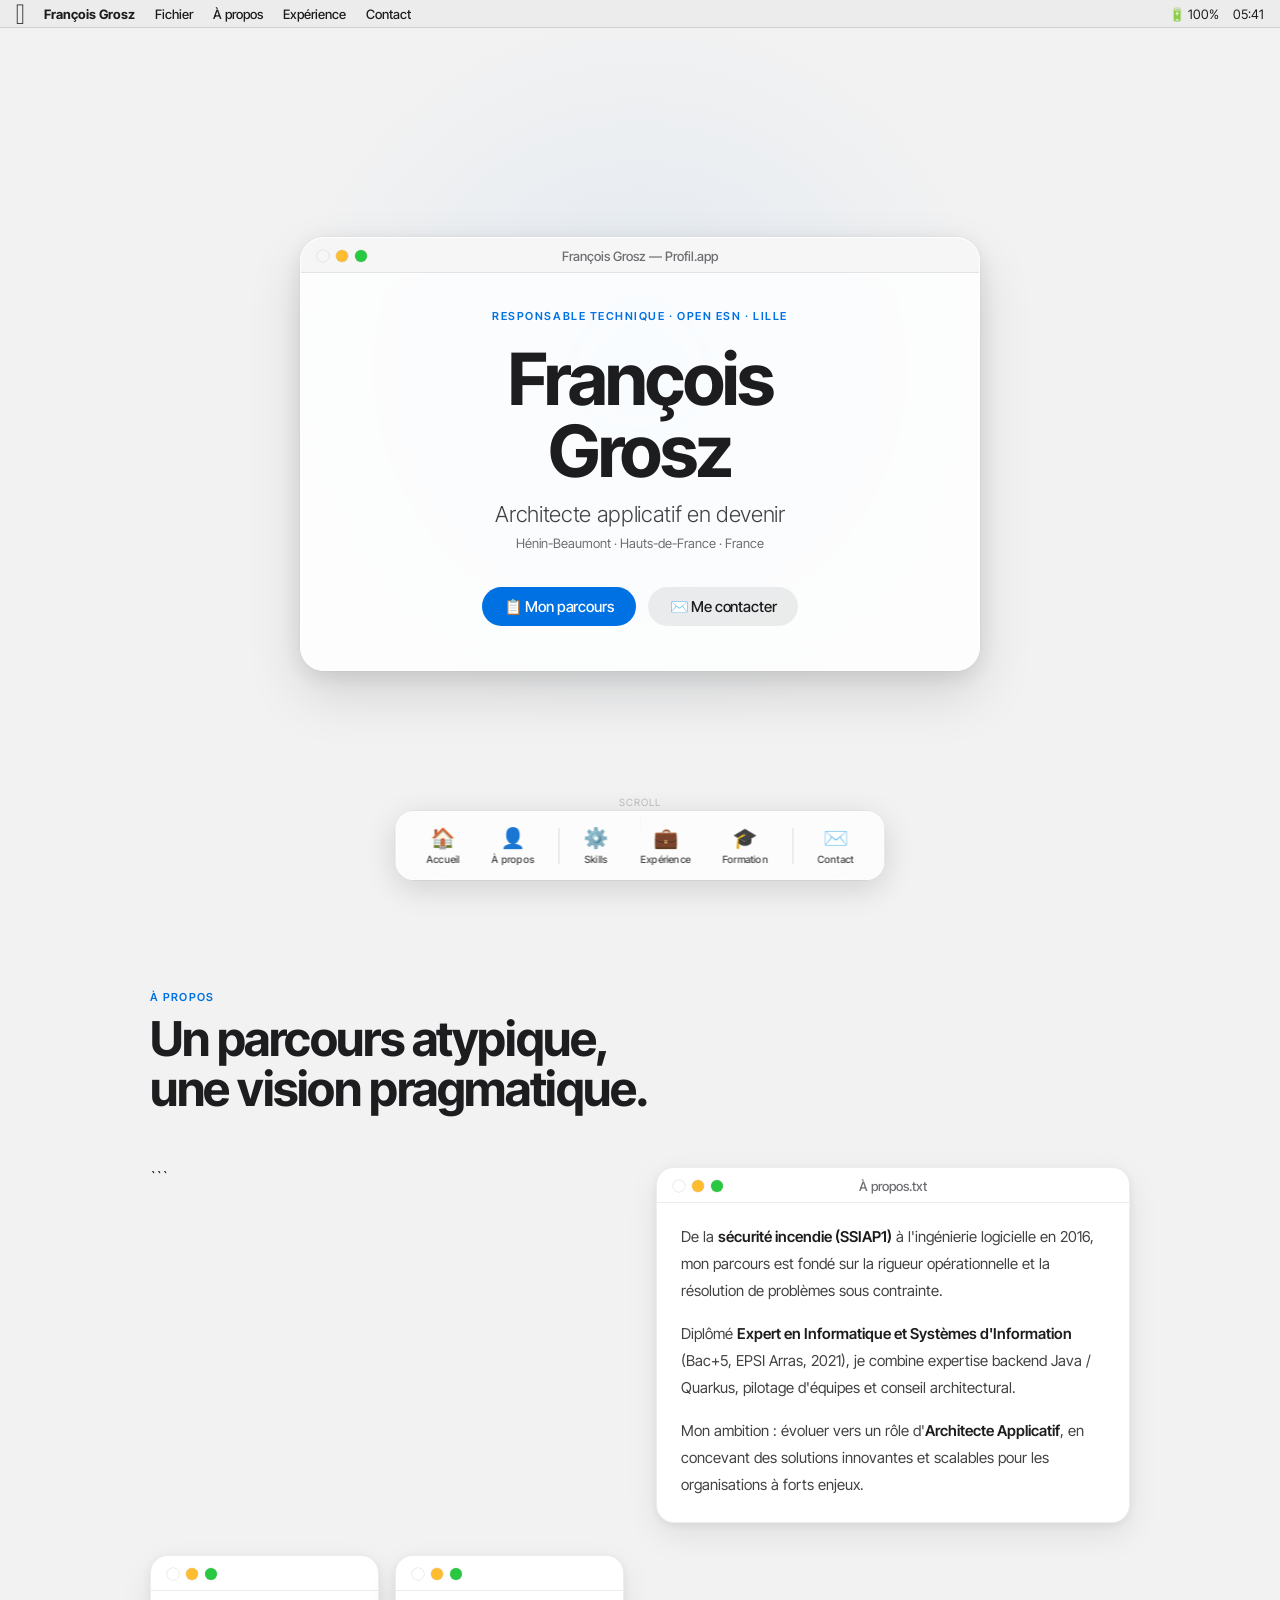
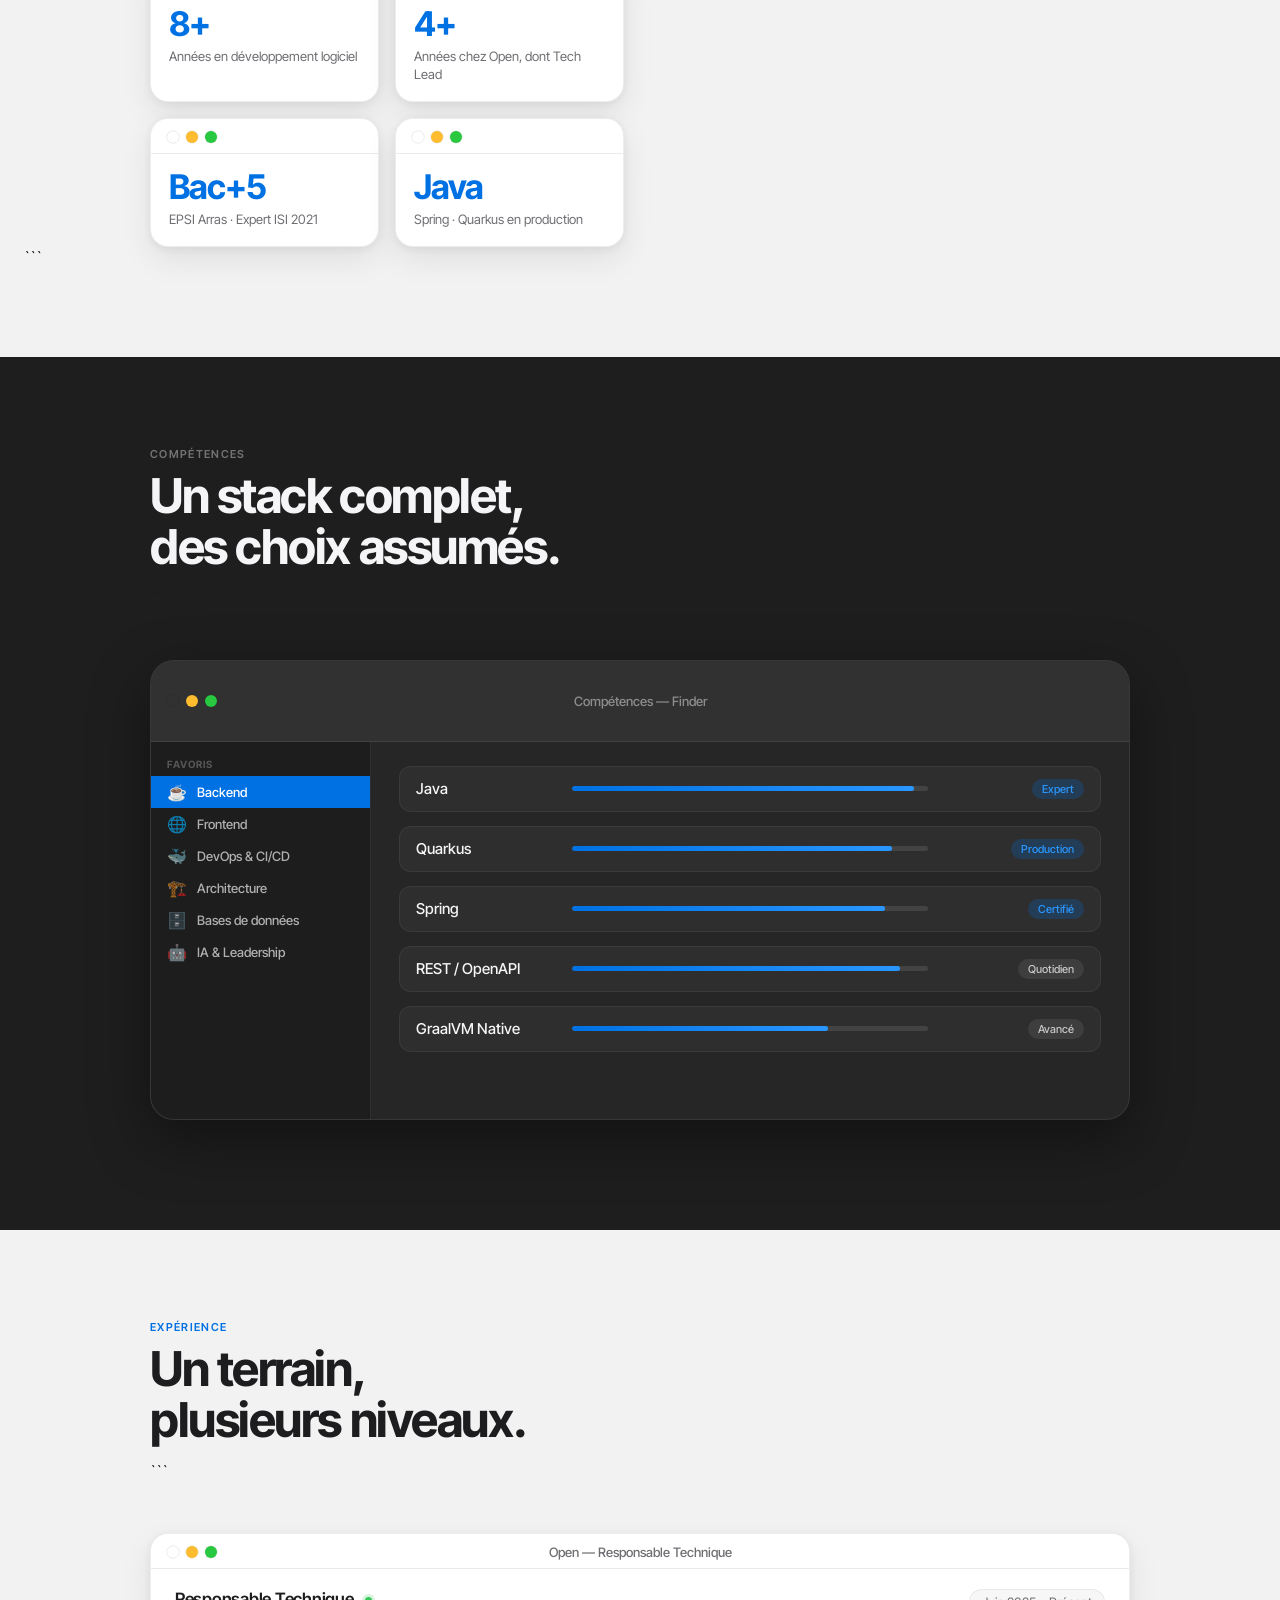
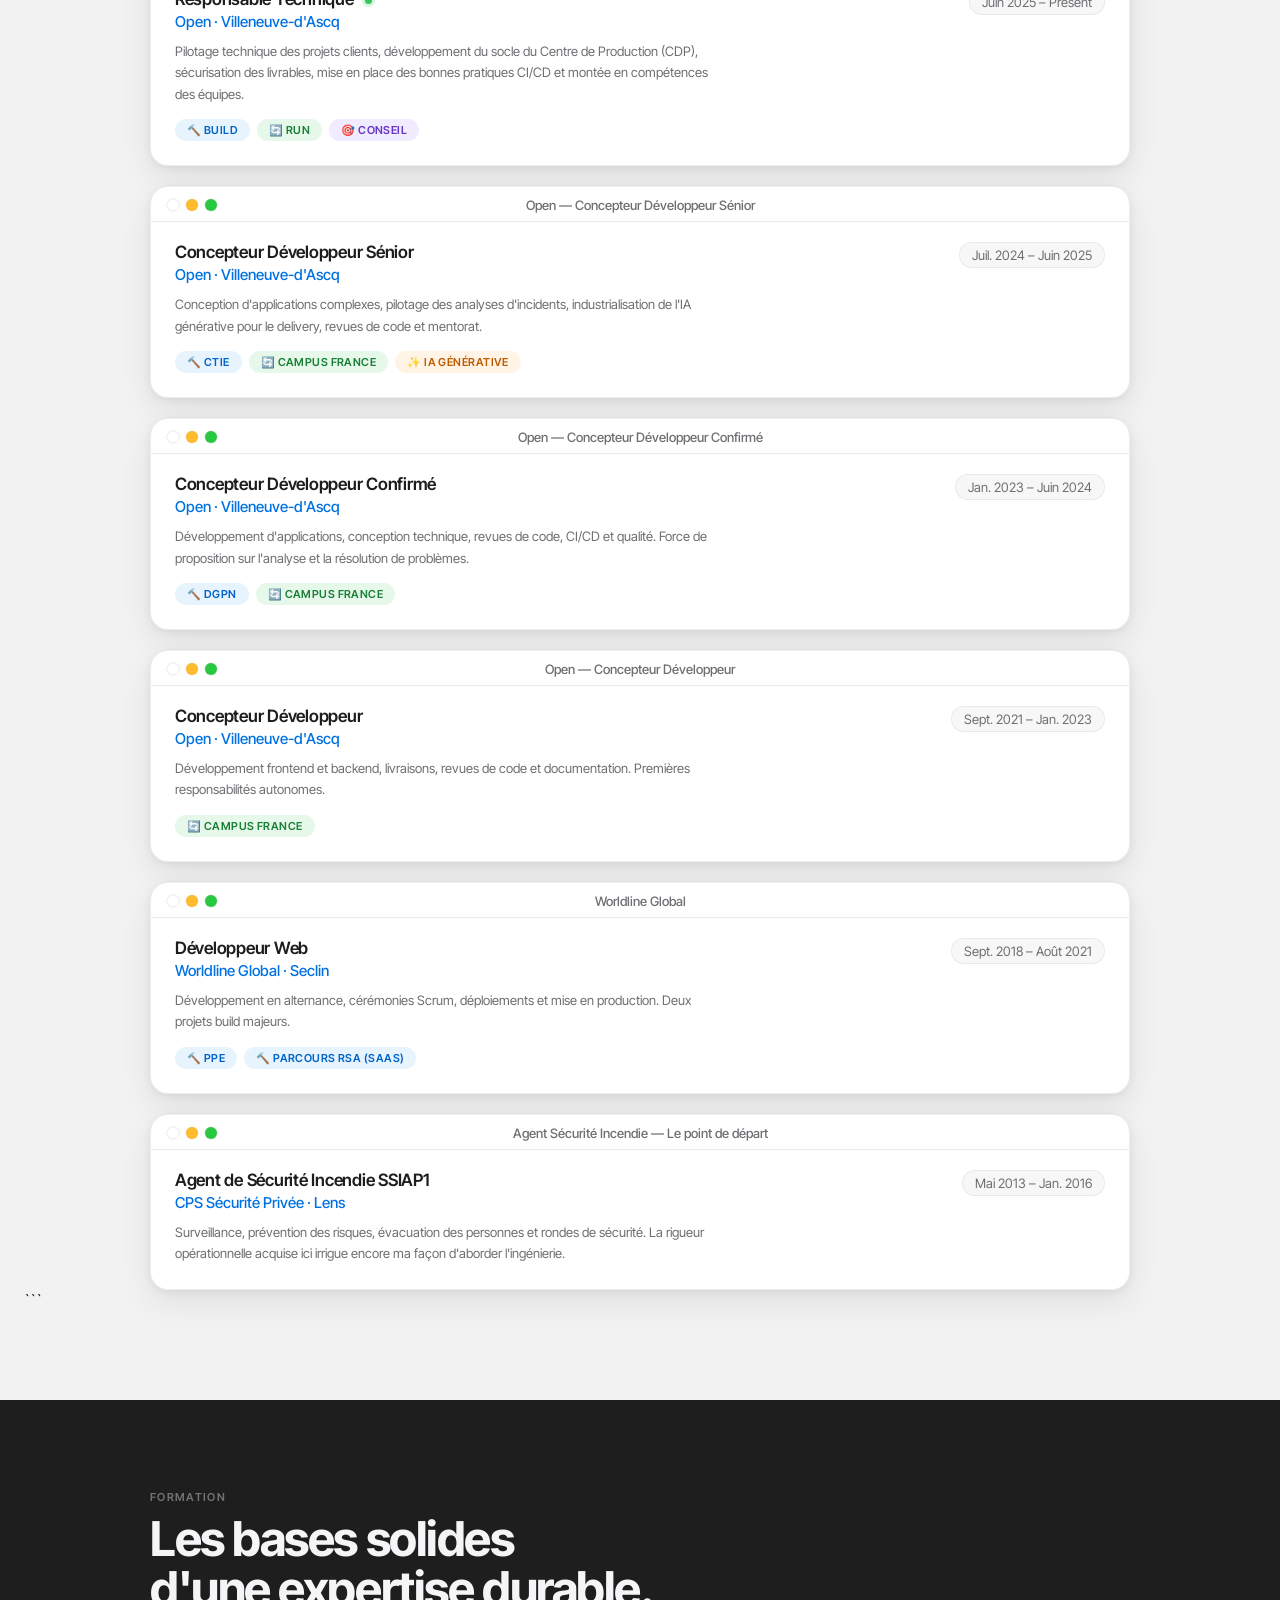
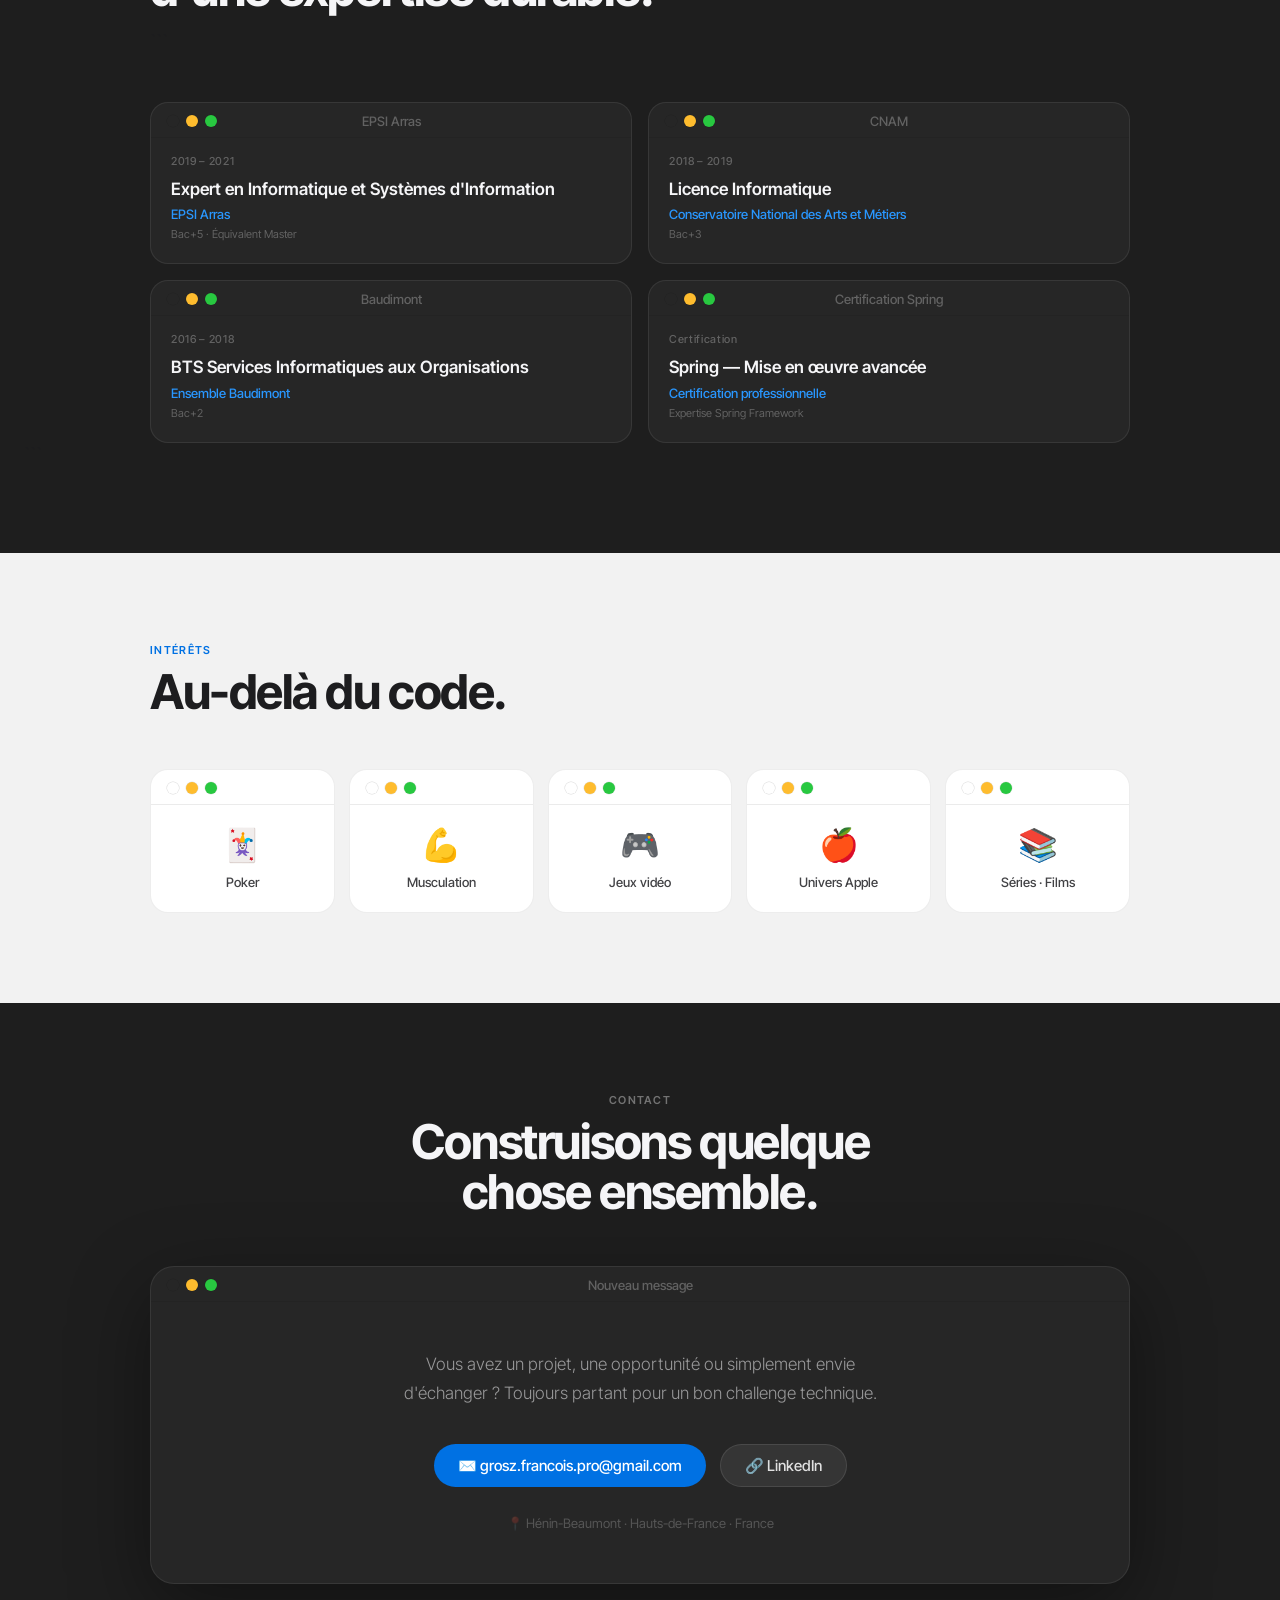
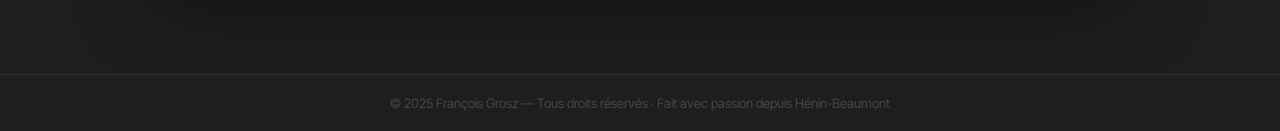
==== index.html @ e06b1eac "init" ====
<!DOCTYPE html>

<html lang="fr">
<head>
  <meta charset="UTF-8" />
  <meta name="viewport" content="width=device-width, initial-scale=1.0" />
  <title>François Grosz — Responsable Technique</title>
  <link rel="preconnect" href="https://fonts.googleapis.com" />
  <link rel="preconnect" href="https://fonts.gstatic.com" crossorigin />
  <link href="https://fonts.googleapis.com/css2?family=Inter+Tight:ital,wght@0,300;0,400;0,500;0,600;0,700;1,300;1,400&display=swap" rel="stylesheet" />
  <style>
    /* ─── TOKENS macOS ─────────────────────────────── */
    :root {
      /* Palette system macOS Sonoma */
      --macos-bg:          #f2f2f2;
      --macos-surface:     #ffffff;
      --macos-surface-2:   #f7f7f7;
      --macos-dark-bg:     #1e1e1e;
      --macos-dark-surface:#2c2c2e;
      --macos-dark-raised: #3a3a3c;
      --macos-separator:   rgba(0,0,0,0.08);
      --macos-separator-d: rgba(255,255,255,0.08);

```
  /* Traffic lights */
  --red:    #ff5f57;
  --red-h:  #ff3b30;
  --yellow: #febc2e;
  --yell-h: #ffcc00;
  --green:  #28c840;
  --green-h:#34c759;

  /* Accent */
  --accent:       #0071e3;
  --accent-light: #2997ff;
  --accent-glow:  rgba(0,113,227,0.18);

  /* Text scale macOS */
  --t-11: 11px;
  --t-13: 13px;
  --t-15: 15px;
  --t-17: 17px;
  --t-22: 22px;
  --t-28: 28px;
  --t-34: 34px;
  --t-48: 48px;
  --t-64: clamp(42px, 6vw, 72px);

  /* Misc */
  --radius-sm: 8px;
  --radius-md: 12px;
  --radius-lg: 18px;
  --radius-xl: 24px;
  --blur: blur(24px) saturate(180%);
  --shadow-card: 0 2px 8px rgba(0,0,0,0.06), 0 12px 32px rgba(0,0,0,0.08);
  --shadow-lift: 0 6px 24px rgba(0,0,0,0.10), 0 24px 56px rgba(0,0,0,0.12);
}

/* ─── RESET ─────────────────────────────────── */
*, *::before, *::after { box-sizing: border-box; margin: 0; padding: 0; }
html { scroll-behavior: smooth; }
body {
  font-family: 'Inter Tight', -apple-system, BlinkMacSystemFont, 'Helvetica Neue', sans-serif;
  background: var(--macos-bg);
  color: #1d1d1f;
  -webkit-font-smoothing: antialiased;
  overflow-x: hidden;
  cursor: default;
}

/* ─── MENUBAR ──────────────────────────────── */
.menubar {
  position: fixed;
  top: 0; left: 0; right: 0;
  z-index: 200;
  height: 28px;
  background: rgba(235,235,235,0.88);
  backdrop-filter: var(--blur);
  -webkit-backdrop-filter: var(--blur);
  border-bottom: 1px solid rgba(0,0,0,0.12);
  display: flex;
  align-items: center;
  padding: 0 16px;
  gap: 20px;
}

.menubar-apple {
  font-size: 16px;
  line-height: 1;
  color: #1d1d1f;
  cursor: pointer;
}

.menubar-item {
  font-size: var(--t-13);
  font-weight: 500;
  color: #1d1d1f;
  cursor: default;
}

.menubar-item.bold { font-weight: 700; }

.menubar-right {
  margin-left: auto;
  display: flex;
  align-items: center;
  gap: 14px;
}

.menubar-right span {
  font-size: var(--t-13);
  color: #1d1d1f;
}

/* ─── DOCK NAV ─────────────────────────────── */
.dock {
  position: fixed;
  bottom: 20px;
  left: 50%;
  transform: translateX(-50%);
  z-index: 200;
  display: flex;
  align-items: center;
  gap: 4px;
  background: rgba(255,255,255,0.72);
  backdrop-filter: var(--blur);
  -webkit-backdrop-filter: var(--blur);
  border: 1px solid rgba(255,255,255,0.6);
  border-radius: 18px;
  padding: 8px 16px;
  box-shadow: 0 8px 32px rgba(0,0,0,0.14), 0 0 0 0.5px rgba(0,0,0,0.08);
}

.dock-item {
  display: flex;
  flex-direction: column;
  align-items: center;
  gap: 3px;
  padding: 6px 14px;
  border-radius: var(--radius-md);
  text-decoration: none;
  transition: background 0.2s ease, transform 0.15s cubic-bezier(0.34,1.56,0.64,1);
  cursor: pointer;
}

.dock-item:hover {
  background: rgba(0,0,0,0.06);
  transform: translateY(-3px) scale(1.08);
}

.dock-item-icon { font-size: 20px; }
.dock-item-label {
  font-size: 10px;
  font-weight: 500;
  color: #424245;
  letter-spacing: 0.02em;
}

.dock-separator {
  width: 1px;
  height: 36px;
  background: rgba(0,0,0,0.12);
  margin: 0 6px;
}

/* ─── TRAFFIC LIGHTS MIXIN ─────────────────── */
.traffic-lights {
  display: flex;
  align-items: center;
  gap: 7px;
  padding: 12px 16px 10px;
  border-bottom: 1px solid var(--macos-separator);
}

.tl {
  width: 12px; height: 12px;
  border-radius: 50%;
  cursor: default;
  transition: filter 0.15s ease;
  position: relative;
}

.tl::after {
  content: '';
  position: absolute;
  inset: 0;
  border-radius: 50%;
  opacity: 0;
  transition: opacity 0.15s ease;
  font-size: 8px;
  display: flex;
  align-items: center;
  justify-content: center;
}

.tl-red    { background: var(--red);    box-shadow: 0 0 0 0.5px rgba(0,0,0,0.15); }
.tl-yellow { background: var(--yellow); box-shadow: 0 0 0 0.5px rgba(0,0,0,0.12); }
.tl-green  { background: var(--green);  box-shadow: 0 0 0 0.5px rgba(0,0,0,0.12); }

.mac-window:hover .tl-red    { background: var(--red-h); }
.mac-window:hover .tl-yellow { background: var(--yell-h); }
.mac-window:hover .tl-green  { background: var(--green-h); }

.window-title-bar {
  display: flex;
  align-items: center;
  position: relative;
}

.window-title {
  position: absolute;
  left: 50%;
  transform: translateX(-50%);
  font-size: var(--t-13);
  font-weight: 500;
  color: #6e6e73;
  white-space: nowrap;
  pointer-events: none;
}

/* ─── MAC WINDOW CARD ──────────────────────── */
.mac-window {
  background: var(--macos-surface);
  border-radius: var(--radius-lg);
  box-shadow: var(--shadow-card);
  border: 1px solid rgba(0,0,0,0.07);
  overflow: hidden;
  transition: box-shadow 0.3s ease, transform 0.3s cubic-bezier(0.25,0.1,0.25,1);
  cursor: default;
}

.mac-window:hover {
  box-shadow: var(--shadow-lift);
  transform: translateY(-4px);
}

.mac-window:active {
  transform: translateY(-2px) scale(0.995);
  transition-duration: 0.1s;
}

.mac-window-body { padding: 20px 24px 24px; }

/* ─── HERO ─────────────────────────────────── */
.hero {
  min-height: 100vh;
  display: flex;
  flex-direction: column;
  align-items: center;
  justify-content: center;
  text-align: center;
  padding: 80px 24px 100px;
  padding-top: calc(28px + 80px);
  background: var(--macos-bg);
  position: relative;
  overflow: hidden;
}

.hero::before {
  content: '';
  position: absolute;
  top: 50%; left: 50%;
  transform: translate(-50%, -60%);
  width: 800px; height: 800px;
  background: radial-gradient(ellipse, rgba(0,113,227,0.07) 0%, transparent 65%);
  pointer-events: none;
}

/* Fausse fenêtre Terminal hero */
.hero-terminal {
  width: min(680px, 90vw);
  background: rgba(255,255,255,0.82);
  backdrop-filter: var(--blur);
  -webkit-backdrop-filter: var(--blur);
  border-radius: var(--radius-xl);
  border: 1px solid rgba(255,255,255,0.7);
  box-shadow: var(--shadow-lift), 0 0 0 0.5px rgba(0,0,0,0.06);
  overflow: hidden;
  opacity: 0;
  animation: fadeUp 0.9s 0.3s cubic-bezier(0.16,1,0.3,1) forwards;
}

.hero-terminal .traffic-lights {
  background: rgba(246,246,246,0.9);
  border-bottom: 1px solid rgba(0,0,0,0.08);
}

.hero-content {
  padding: 36px 48px 44px;
}

.hero-eyebrow {
  font-size: var(--t-11);
  font-weight: 600;
  letter-spacing: 0.14em;
  text-transform: uppercase;
  color: var(--accent);
  margin-bottom: 20px;
}

.hero-name {
  font-size: var(--t-64);
  font-weight: 700;
  line-height: 1.0;
  letter-spacing: -0.035em;
  color: #1d1d1f;
  margin-bottom: 14px;
}

.hero-title {
  font-size: var(--t-22);
  font-weight: 300;
  color: #424245;
  letter-spacing: -0.015em;
  margin-bottom: 8px;
}

.hero-sub {
  font-size: var(--t-13);
  color: #6e6e73;
  margin-bottom: 36px;
}

.hero-buttons {
  display: flex;
  gap: 12px;
  justify-content: center;
  flex-wrap: wrap;
}

/* ─── BUTTONS ──────────────────────────────── */
.btn {
  display: inline-flex;
  align-items: center;
  gap: 7px;
  padding: 10px 22px;
  border-radius: 980px;
  font-size: var(--t-15);
  font-weight: 500;
  font-family: inherit;
  text-decoration: none;
  border: none;
  cursor: pointer;
  transition: transform 0.15s cubic-bezier(0.34,1.56,0.64,1), box-shadow 0.2s ease, background 0.2s ease;
  letter-spacing: -0.01em;
}

.btn:hover  { transform: scale(1.03); }
.btn:active { transform: scale(0.97); transition-duration: 0.08s; }

.btn-primary {
  background: var(--accent);
  color: #fff;
}
.btn-primary:hover {
  background: #0077ed;
  box-shadow: 0 6px 20px rgba(0,113,227,0.4);
}

.btn-secondary {
  background: rgba(0,0,0,0.07);
  color: #1d1d1f;
}
.btn-secondary:hover {
  background: rgba(0,0,0,0.11);
  box-shadow: 0 4px 12px rgba(0,0,0,0.08);
}

/* ─── SCROLL HINT ──────────────────────────── */
.scroll-hint {
  position: absolute;
  bottom: 40px; left: 50%;
  transform: translateX(-50%);
  display: flex;
  flex-direction: column;
  align-items: center;
  gap: 8px;
  opacity: 0;
  animation: fadeIn 1s 1.6s ease forwards;
}
.scroll-hint span { font-size: 10px; letter-spacing: 0.1em; text-transform: uppercase; color: #aeaeb2; }
.scroll-line {
  width: 1px; height: 44px;
  background: linear-gradient(to bottom, #aeaeb2, transparent);
  animation: scrollPulse 2s ease-in-out infinite;
}

/* ─── SECTIONS ─────────────────────────────── */
section { padding: 90px 24px; }

.container { max-width: 980px; margin: 0 auto; }

.section-label {
  font-size: var(--t-11);
  font-weight: 600;
  letter-spacing: 0.12em;
  text-transform: uppercase;
  color: var(--accent);
  margin-bottom: 10px;
}
.section-label.d { color: rgba(255,255,255,0.38); }

.section-title {
  font-size: var(--t-48);
  font-weight: 700;
  line-height: 1.05;
  letter-spacing: -0.03em;
  color: #1d1d1f;
  margin-bottom: 16px;
}
.section-title.d { color: #f5f5f7; }

.section-intro {
  font-size: var(--t-17);
  font-weight: 300;
  line-height: 1.7;
  color: #6e6e73;
}
.section-intro.d { color: rgba(245,245,247,0.55); }

/* ─── ABOUT ─────────────────────────────────── */
#about { background: var(--macos-bg); }

.about-grid {
  display: grid;
  grid-template-columns: 1fr 1fr;
  gap: 32px;
  margin-top: 52px;
  align-items: start;
}

.about-text-win .mac-window-body p {
  font-size: var(--t-15);
  line-height: 1.8;
  color: #424245;
  margin-bottom: 16px;
}
.about-text-win .mac-window-body p:last-child { margin-bottom: 0; }
.about-text-win .mac-window-body strong { color: #1d1d1f; font-weight: 600; }

.about-stats {
  display: grid;
  grid-template-columns: 1fr 1fr;
  gap: 16px;
}

.stat-win .mac-window-body {
  padding: 16px 18px 18px;
}

.stat-number {
  font-size: var(--t-34);
  font-weight: 700;
  letter-spacing: -0.03em;
  color: var(--accent);
  line-height: 1;
}
.stat-label {
  font-size: var(--t-13);
  color: #6e6e73;
  margin-top: 6px;
  line-height: 1.4;
}

/* ─── SKILLS (dark + Finder sidebar) ───────── */
#skills { background: var(--macos-dark-bg); }

.skills-finder {
  margin-top: 52px;
  background: rgba(255,255,255,0.04);
  border: 1px solid var(--macos-separator-d);
  border-radius: var(--radius-xl);
  overflow: hidden;
  display: grid;
  grid-template-columns: 220px 1fr;
  min-height: 460px;
  box-shadow: 0 20px 60px rgba(0,0,0,0.4);
}

/* Finder titlebar */
.finder-titlebar {
  grid-column: 1 / -1;
  display: flex;
  align-items: center;
  padding: 12px 16px;
  background: rgba(255,255,255,0.05);
  border-bottom: 1px solid var(--macos-separator-d);
  gap: 8px;
}

.finder-title {
  position: absolute;
  left: 50%; transform: translateX(-50%);
  font-size: var(--t-13);
  font-weight: 500;
  color: rgba(255,255,255,0.45);
  white-space: nowrap;
  pointer-events: none;
}

.finder-tl-wrap {
  display: flex; gap: 7px; align-items: center;
  position: relative;
}

/* Finder sidebar */
.finder-sidebar {
  background: rgba(0,0,0,0.25);
  border-right: 1px solid var(--macos-separator-d);
  padding: 16px 0;
}

.finder-sidebar-group { margin-bottom: 20px; }

.finder-sidebar-heading {
  font-size: 10px;
  font-weight: 700;
  letter-spacing: 0.1em;
  text-transform: uppercase;
  color: rgba(255,255,255,0.25);
  padding: 0 16px;
  margin-bottom: 6px;
}

.finder-sidebar-item {
  display: flex;
  align-items: center;
  gap: 10px;
  padding: 6px 16px;
  font-size: var(--t-13);
  font-weight: 500;
  color: rgba(255,255,255,0.65);
  cursor: pointer;
  border-radius: 0;
  transition: background 0.15s ease;
  user-select: none;
}

.finder-sidebar-item:hover { background: rgba(255,255,255,0.06); }

.finder-sidebar-item.active {
  background: var(--accent);
  color: #fff;
}

.finder-sidebar-item-icon { font-size: 16px; width: 20px; text-align: center; }

/* Finder content */
.finder-content {
  padding: 24px 28px;
  display: flex;
  flex-direction: column;
  gap: 8px;
}

.skills-panel { display: none; flex-direction: column; gap: 14px; }
.skills-panel.active { display: flex; }

.skill-row {
  display: flex;
  align-items: center;
  gap: 16px;
  padding: 12px 16px;
  border-radius: var(--radius-md);
  background: rgba(255,255,255,0.04);
  border: 1px solid rgba(255,255,255,0.06);
  transition: background 0.2s ease;
}

.skill-row:hover { background: rgba(255,255,255,0.08); }

.skill-row-name {
  font-size: var(--t-15);
  font-weight: 500;
  color: #f5f5f7;
  width: 140px;
  flex-shrink: 0;
}

.skill-bar-track {
  flex: 1;
  height: 5px;
  background: rgba(255,255,255,0.1);
  border-radius: 999px;
  overflow: hidden;
}

.skill-bar-fill {
  height: 100%;
  border-radius: 999px;
  background: linear-gradient(90deg, var(--accent), var(--accent-light));
  width: 0;
  transition: width 1.2s cubic-bezier(0.16,1,0.3,1);
}

.skill-bar-fill.animated { width: var(--target-width); }

.skill-row-tags {
  display: flex;
  gap: 6px;
  flex-wrap: wrap;
  justify-content: flex-end;
  min-width: 140px;
}

.stag {
  font-size: 11px;
  font-weight: 500;
  padding: 3px 10px;
  border-radius: 980px;
  background: rgba(255,255,255,0.08);
  color: rgba(255,255,255,0.7);
}
.stag.a {
  background: rgba(0,113,227,0.22);
  color: var(--accent-light);
}

/* ─── EXPERIENCE ─────────────────────────────── */
#experience { background: var(--macos-bg); }

.exp-list {
  display: flex;
  flex-direction: column;
  gap: 20px;
  margin-top: 52px;
}

.exp-win { opacity: 0; transform: translateY(18px); transition: opacity 0.55s ease, transform 0.55s cubic-bezier(0.16,1,0.3,1); }
.exp-win.visible { opacity: 1; transform: translateY(0); }

.exp-win .mac-window-body { display: grid; grid-template-columns: 1fr auto; gap: 20px; align-items: start; }

.exp-role {
  font-size: var(--t-17);
  font-weight: 600;
  color: #1d1d1f;
  letter-spacing: -0.015em;
}

.exp-company {
  font-size: var(--t-15);
  font-weight: 500;
  color: var(--accent);
  margin-top: 3px;
}

.exp-desc {
  font-size: var(--t-13);
  color: #6e6e73;
  line-height: 1.65;
  margin-top: 10px;
  max-width: 540px;
}

.exp-missions {
  display: flex;
  flex-wrap: wrap;
  gap: 7px;
  margin-top: 14px;
}

.mission-pill {
  display: inline-flex;
  align-items: center;
  gap: 5px;
  font-size: var(--t-11);
  font-weight: 600;
  padding: 4px 12px;
  border-radius: 980px;
  letter-spacing: 0.04em;
  text-transform: uppercase;
}

.pill-build  { background: #e8f4fd; color: #0064c8; }
.pill-run    { background: #e6f8ea; color: #1a7f37; }
.pill-innov  { background: #fff4e6; color: #c05c00; }
.pill-conseil{ background: #f0ebff; color: #6637c5; }

.exp-meta { text-align: right; }

.exp-date {
  font-size: var(--t-13);
  color: #6e6e73;
  background: var(--macos-surface-2);
  padding: 4px 12px;
  border-radius: 980px;
  border: 1px solid rgba(0,0,0,0.06);
  white-space: nowrap;
}

.exp-current-dot {
  display: inline-block;
  width: 7px; height: 7px;
  border-radius: 50%;
  background: var(--green-h);
  box-shadow: 0 0 0 3px rgba(52,199,89,0.2);
  margin-left: 8px;
  vertical-align: middle;
}

/* ─── EDUCATION (dark) ───────────────────────── */
#education { background: var(--macos-dark-bg); }

.edu-grid {
  display: grid;
  grid-template-columns: repeat(2, 1fr);
  gap: 16px;
  margin-top: 52px;
}

.edu-win {
  background: rgba(255,255,255,0.04);
  border: 1px solid var(--macos-separator-d);
  border-radius: var(--radius-lg);
  overflow: hidden;
  transition: background 0.2s ease, transform 0.3s cubic-bezier(0.25,0.1,0.25,1), box-shadow 0.3s ease;
}

.edu-win:hover {
  background: rgba(255,255,255,0.07);
  transform: translateY(-3px);
  box-shadow: 0 12px 40px rgba(0,0,0,0.3);
}

.edu-win:active { transform: scale(0.98); }

.edu-win .mac-window-body { padding: 16px 20px 22px; }

.edu-year {
  font-size: var(--t-11);
  font-weight: 500;
  letter-spacing: 0.06em;
  color: rgba(255,255,255,0.28);
  margin-bottom: 10px;
}

.edu-degree {
  font-size: var(--t-17);
  font-weight: 600;
  color: #f5f5f7;
  line-height: 1.3;
  margin-bottom: 6px;
}

.edu-school {
  font-size: var(--t-13);
  font-weight: 500;
  color: var(--accent-light);
}

.edu-level {
  font-size: var(--t-11);
  color: rgba(255,255,255,0.28);
  margin-top: 5px;
}

/* ─── INTERESTS ──────────────────────────────── */
#interests { background: var(--macos-bg); }

.interests-grid {
  display: grid;
  grid-template-columns: repeat(5, 1fr);
  gap: 14px;
  margin-top: 52px;
}

.interest-win {
  background: var(--macos-surface);
  border: 1px solid rgba(0,0,0,0.07);
  border-radius: var(--radius-lg);
  overflow: hidden;
  text-align: center;
  transition: transform 0.3s cubic-bezier(0.34,1.56,0.64,1), box-shadow 0.3s ease;
}

.interest-win:hover {
  transform: translateY(-6px) scale(1.03);
  box-shadow: var(--shadow-lift);
}

.interest-win:active { transform: scale(0.97); }

.interest-win .mac-window-body { padding: 20px 12px 22px; }
.interest-icon { font-size: 32px; margin-bottom: 10px; }
.interest-label { font-size: var(--t-13); font-weight: 500; color: #424245; }

/* ─── CONTACT ────────────────────────────────── */
#contact {
  background: var(--macos-dark-bg);
  text-align: center;
}

.contact-win {
  margin-top: 48px;
  background: rgba(255,255,255,0.04);
  border: 1px solid var(--macos-separator-d);
  border-radius: var(--radius-xl);
  overflow: hidden;
  box-shadow: 0 24px 80px rgba(0,0,0,0.4);
}

.contact-win .mac-window-body {
  padding: 48px 48px 52px;
}

.contact-intro {
  font-size: var(--t-17);
  font-weight: 300;
  color: rgba(245,245,247,0.55);
  max-width: 480px;
  margin: 0 auto 36px;
  line-height: 1.7;
}

.contact-links {
  display: flex;
  justify-content: center;
  flex-wrap: wrap;
  gap: 14px;
}

.contact-link {
  display: inline-flex;
  align-items: center;
  gap: 9px;
  padding: 11px 24px;
  border-radius: 980px;
  text-decoration: none;
  font-size: var(--t-15);
  font-weight: 500;
  transition: transform 0.15s cubic-bezier(0.34,1.56,0.64,1), box-shadow 0.2s ease;
}
.contact-link:hover  { transform: scale(1.04); }
.contact-link:active { transform: scale(0.97); }

.contact-link.mail {
  background: var(--accent);
  color: #fff;
}
.contact-link.mail:hover { box-shadow: 0 8px 24px rgba(0,113,227,0.45); }

.contact-link.linkedin {
  background: rgba(255,255,255,0.07);
  color: rgba(255,255,255,0.85);
  border: 1px solid rgba(255,255,255,0.1);
}
.contact-link.linkedin:hover { background: rgba(255,255,255,0.12); }

.contact-location {
  font-size: var(--t-13);
  color: rgba(255,255,255,0.22);
  margin-top: 28px;
}

/* ─── FOOTER ─────────────────────────────────── */
footer {
  background: var(--macos-dark-bg);
  border-top: 1px solid var(--macos-separator-d);
  padding: 20px 24px;
  text-align: center;
}
footer p { font-size: var(--t-13); color: rgba(255,255,255,0.18); }

/* ─── KEYFRAMES ──────────────────────────────── */
@keyframes fadeUp {
  from { opacity: 0; transform: translateY(28px); }
  to   { opacity: 1; transform: translateY(0); }
}
@keyframes fadeIn {
  from { opacity: 0; } to { opacity: 0.8; }
}
@keyframes scrollPulse {
  0%,100% { opacity:0.3; } 50% { opacity:0.8; }
}

/* ─── RESPONSIVE ─────────────────────────────── */
@media (max-width: 768px) {
  .menubar .menubar-item:not(.bold) { display: none; }
  .dock { display: none; }
  .about-grid { grid-template-columns: 1fr; }
  .skills-finder { grid-template-columns: 1fr; }
  .finder-sidebar { display: none; }
  .finder-titlebar { grid-column: 1; }
  .interests-grid { grid-template-columns: repeat(3, 1fr); }
  .edu-grid { grid-template-columns: 1fr; }
  .exp-win .mac-window-body { grid-template-columns: 1fr; }
  .exp-meta { text-align: left; }
}
@media (max-width: 480px) {
  .interests-grid { grid-template-columns: repeat(2, 1fr); }
  .hero-content { padding: 24px 24px 32px; }
}
```

  </style>
</head>
<body>

  <!-- ═══════════════ MENUBAR ═══════════════ -->

  <div class="menubar">
    <span class="menubar-apple">&#63743;</span>
    <span class="menubar-item bold">François Grosz</span>
    <span class="menubar-item">Fichier</span>
    <span class="menubar-item">À propos</span>
    <span class="menubar-item">Expérience</span>
    <span class="menubar-item">Contact</span>
    <div class="menubar-right">
      <span>🔋 100%</span>
      <span id="menubar-time">--:--</span>
    </div>
  </div>

  <!-- ═══════════════ HERO ═══════════════ -->

  <section class="hero" id="top">
    <div class="hero-terminal">
      <div class="traffic-lights" style="position:relative;">
        <span class="tl tl-red"></span>
        <span class="tl tl-yellow"></span>
        <span class="tl tl-green"></span>
        <span class="window-title" style="position:absolute;left:50%;transform:translateX(-50%);font-size:13px;font-weight:500;color:#6e6e73;">François Grosz — Profil.app</span>
      </div>
      <div class="hero-content">
        <p class="hero-eyebrow">Responsable Technique · Open ESN · Lille</p>
        <h1 class="hero-name">François<br>Grosz</h1>
        <p class="hero-title">Architecte applicatif en devenir</p>
        <p class="hero-sub">Hénin-Beaumont · Hauts-de-France · France</p>
        <div class="hero-buttons">
          <a href="#experience" class="btn btn-primary">📋 Mon parcours</a>
          <a href="#contact" class="btn btn-secondary">✉️ Me contacter</a>
        </div>
      </div>
    </div>
    <div class="scroll-hint">
      <span>Scroll</span>
      <div class="scroll-line"></div>
    </div>
  </section>

  <!-- ═══════════════ ABOUT ═══════════════ -->

  <section id="about">
    <div class="container">
      <p class="section-label">À propos</p>
      <h2 class="section-title">Un parcours atypique,<br>une vision pragmatique.</h2>
      <div class="about-grid">

```
    <div class="about-text-win mac-window">
      <div class="traffic-lights" style="position:relative;">
        <span class="tl tl-red"></span>
        <span class="tl tl-yellow"></span>
        <span class="tl tl-green"></span>
        <span class="window-title">À propos.txt</span>
      </div>
      <div class="mac-window-body">
        <p>De la <strong>sécurité incendie (SSIAP1)</strong> à l'ingénierie logicielle en 2016, mon parcours est fondé sur la rigueur opérationnelle et la résolution de problèmes sous contrainte.</p>
        <p>Diplômé <strong>Expert en Informatique et Systèmes d'Information</strong> (Bac+5, EPSI Arras, 2021), je combine expertise backend Java / Quarkus, pilotage d'équipes et conseil architectural.</p>
        <p>Mon ambition : évoluer vers un rôle d'<strong>Architecte Applicatif</strong>, en concevant des solutions innovantes et scalables pour les organisations à forts enjeux.</p>
      </div>
    </div>

    <div class="about-stats">
      <div class="mac-window stat-win">
        <div class="traffic-lights" style="position:relative;">
          <span class="tl tl-red"></span><span class="tl tl-yellow"></span><span class="tl tl-green"></span>
        </div>
        <div class="mac-window-body">
          <div class="stat-number">8+</div>
          <div class="stat-label">Années en développement logiciel</div>
        </div>
      </div>
      <div class="mac-window stat-win">
        <div class="traffic-lights" style="position:relative;">
          <span class="tl tl-red"></span><span class="tl tl-yellow"></span><span class="tl tl-green"></span>
        </div>
        <div class="mac-window-body">
          <div class="stat-number">4+</div>
          <div class="stat-label">Années chez Open, dont Tech Lead</div>
        </div>
      </div>
      <div class="mac-window stat-win">
        <div class="traffic-lights" style="position:relative;">
          <span class="tl tl-red"></span><span class="tl tl-yellow"></span><span class="tl tl-green"></span>
        </div>
        <div class="mac-window-body">
          <div class="stat-number">Bac+5</div>
          <div class="stat-label">EPSI Arras · Expert ISI 2021</div>
        </div>
      </div>
      <div class="mac-window stat-win">
        <div class="traffic-lights" style="position:relative;">
          <span class="tl tl-red"></span><span class="tl tl-yellow"></span><span class="tl tl-green"></span>
        </div>
        <div class="mac-window-body">
          <div class="stat-number">Java</div>
          <div class="stat-label">Spring · Quarkus en production</div>
        </div>
      </div>
    </div>

  </div>
</div>
```

  </section>

  <!-- ═══════════════ SKILLS ═══════════════ -->

  <section id="skills">
    <div class="container">
      <p class="section-label d">Compétences</p>
      <h2 class="section-title d">Un stack complet,<br>des choix assumés.</h2>

```
  <div class="skills-finder">

    <!-- Titlebar Finder -->
    <div class="finder-titlebar" style="position:relative;">
      <div class="finder-tl-wrap">
        <span class="tl tl-red"></span>
        <span class="tl tl-yellow"></span>
        <span class="tl tl-green"></span>
      </div>
      <span class="finder-title">Compétences — Finder</span>
    </div>

    <!-- Sidebar -->
    <div class="finder-sidebar">
      <div class="finder-sidebar-group">
        <div class="finder-sidebar-heading">Favoris</div>
        <div class="finder-sidebar-item active" data-panel="backend">
          <span class="finder-sidebar-item-icon">☕</span> Backend
        </div>
        <div class="finder-sidebar-item" data-panel="frontend">
          <span class="finder-sidebar-item-icon">🌐</span> Frontend
        </div>
        <div class="finder-sidebar-item" data-panel="devops">
          <span class="finder-sidebar-item-icon">🐳</span> DevOps & CI/CD
        </div>
        <div class="finder-sidebar-item" data-panel="archi">
          <span class="finder-sidebar-item-icon">🏗️</span> Architecture
        </div>
        <div class="finder-sidebar-item" data-panel="db">
          <span class="finder-sidebar-item-icon">🗄️</span> Bases de données
        </div>
        <div class="finder-sidebar-item" data-panel="lead">
          <span class="finder-sidebar-item-icon">🤖</span> IA & Leadership
        </div>
      </div>
    </div>

    <!-- Content -->
    <div class="finder-content">

      <div class="skills-panel active" id="panel-backend">
        <div class="skill-row">
          <div class="skill-row-name">Java</div>
          <div class="skill-bar-track"><div class="skill-bar-fill" style="--target-width:96%"></div></div>
          <div class="skill-row-tags"><span class="stag a">Expert</span></div>
        </div>
        <div class="skill-row">
          <div class="skill-row-name">Quarkus</div>
          <div class="skill-bar-track"><div class="skill-bar-fill" style="--target-width:90%"></div></div>
          <div class="skill-row-tags"><span class="stag a">Production</span></div>
        </div>
        <div class="skill-row">
          <div class="skill-row-name">Spring</div>
          <div class="skill-bar-track"><div class="skill-bar-fill" style="--target-width:88%"></div></div>
          <div class="skill-row-tags"><span class="stag a">Certifié</span></div>
        </div>
        <div class="skill-row">
          <div class="skill-row-name">REST / OpenAPI</div>
          <div class="skill-bar-track"><div class="skill-bar-fill" style="--target-width:92%"></div></div>
          <div class="skill-row-tags"><span class="stag">Quotidien</span></div>
        </div>
        <div class="skill-row">
          <div class="skill-row-name">GraalVM Native</div>
          <div class="skill-bar-track"><div class="skill-bar-fill" style="--target-width:72%"></div></div>
          <div class="skill-row-tags"><span class="stag">Avancé</span></div>
        </div>
      </div>

      <div class="skills-panel" id="panel-frontend">
        <div class="skill-row">
          <div class="skill-row-name">Angular</div>
          <div class="skill-bar-track"><div class="skill-bar-fill" style="--target-width:80%"></div></div>
          <div class="skill-row-tags"><span class="stag">Confirmé</span></div>
        </div>
        <div class="skill-row">
          <div class="skill-row-name">JavaScript</div>
          <div class="skill-bar-track"><div class="skill-bar-fill" style="--target-width:78%"></div></div>
          <div class="skill-row-tags"><span class="stag">Confirmé</span></div>
        </div>
        <div class="skill-row">
          <div class="skill-row-name">EmberJS</div>
          <div class="skill-bar-track"><div class="skill-bar-fill" style="--target-width:70%"></div></div>
          <div class="skill-row-tags"><span class="stag">Avancé</span></div>
        </div>
        <div class="skill-row">
          <div class="skill-row-name">HTML / CSS</div>
          <div class="skill-bar-track"><div class="skill-bar-fill" style="--target-width:82%"></div></div>
          <div class="skill-row-tags"><span class="stag">Confirmé</span></div>
        </div>
      </div>

      <div class="skills-panel" id="panel-devops">
        <div class="skill-row">
          <div class="skill-row-name">Docker</div>
          <div class="skill-bar-track"><div class="skill-bar-fill" style="--target-width:88%"></div></div>
          <div class="skill-row-tags"><span class="stag a">Production</span></div>
        </div>
        <div class="skill-row">
          <div class="skill-row-name">GitLab CI/CD</div>
          <div class="skill-bar-track"><div class="skill-bar-fill" style="--target-width:84%"></div></div>
          <div class="skill-row-tags"><span class="stag a">Mis en place</span></div>
        </div>
        <div class="skill-row">
          <div class="skill-row-name">Linux / WSL</div>
          <div class="skill-bar-track"><div class="skill-bar-fill" style="--target-width:78%"></div></div>
          <div class="skill-row-tags"><span class="stag">Avancé</span></div>
        </div>
        <div class="skill-row">
          <div class="skill-row-name">Tomcat / GlassFish</div>
          <div class="skill-bar-track"><div class="skill-bar-fill" style="--target-width:74%"></div></div>
          <div class="skill-row-tags"><span class="stag">Avancé</span></div>
        </div>
      </div>

      <div class="skills-panel" id="panel-archi">
        <div class="skill-row">
          <div class="skill-row-name">Microservices</div>
          <div class="skill-bar-track"><div class="skill-bar-fill" style="--target-width:86%"></div></div>
          <div class="skill-row-tags"><span class="stag a">Expert</span></div>
        </div>
        <div class="skill-row">
          <div class="skill-row-name">DDD</div>
          <div class="skill-bar-track"><div class="skill-bar-fill" style="--target-width:78%"></div></div>
          <div class="skill-row-tags"><span class="stag">Avancé</span></div>
        </div>
        <div class="skill-row">
          <div class="skill-row-name">Monolithique</div>
          <div class="skill-bar-track"><div class="skill-bar-fill" style="--target-width:90%"></div></div>
          <div class="skill-row-tags"><span class="stag">Production</span></div>
        </div>
      </div>

      <div class="skills-panel" id="panel-db">
        <div class="skill-row">
          <div class="skill-row-name">PostgreSQL</div>
          <div class="skill-bar-track"><div class="skill-bar-fill" style="--target-width:82%"></div></div>
          <div class="skill-row-tags"><span class="stag a">Production</span></div>
        </div>
        <div class="skill-row">
          <div class="skill-row-name">Oracle</div>
          <div class="skill-bar-track"><div class="skill-bar-fill" style="--target-width:74%"></div></div>
          <div class="skill-row-tags"><span class="stag">Avancé</span></div>
        </div>
        <div class="skill-row">
          <div class="skill-row-name">MySQL</div>
          <div class="skill-bar-track"><div class="skill-bar-fill" style="--target-width:76%"></div></div>
          <div class="skill-row-tags"><span class="stag">Confirmé</span></div>
        </div>
      </div>

      <div class="skills-panel" id="panel-lead">
        <div class="skill-row">
          <div class="skill-row-name">IA Générative</div>
          <div class="skill-bar-track"><div class="skill-bar-fill" style="--target-width:80%"></div></div>
          <div class="skill-row-tags"><span class="stag a">Appliquée</span></div>
        </div>
        <div class="skill-row">
          <div class="skill-row-name">Prompt Engineering</div>
          <div class="skill-bar-track"><div class="skill-bar-fill" style="--target-width:76%"></div></div>
          <div class="skill-row-tags"><span class="stag a">Avancé</span></div>
        </div>
        <div class="skill-row">
          <div class="skill-row-name">Scrum / Kanban</div>
          <div class="skill-bar-track"><div class="skill-bar-fill" style="--target-width:90%"></div></div>
          <div class="skill-row-tags"><span class="stag">Animé</span></div>
        </div>
        <div class="skill-row">
          <div class="skill-row-name">Mentorat</div>
          <div class="skill-bar-track"><div class="skill-bar-fill" style="--target-width:88%"></div></div>
          <div class="skill-row-tags"><span class="stag">Quotidien</span></div>
        </div>
      </div>

    </div>
  </div>
</div>
```

  </section>

  <!-- ═══════════════ EXPERIENCE ═══════════════ -->

  <section id="experience">
    <div class="container">
      <p class="section-label">Expérience</p>
      <h2 class="section-title">Un terrain,<br>plusieurs niveaux.</h2>

```
  <div class="exp-list">

    <div class="mac-window exp-win">
      <div class="traffic-lights" style="position:relative;">
        <span class="tl tl-red"></span><span class="tl tl-yellow"></span><span class="tl tl-green"></span>
        <span class="window-title">Open — Responsable Technique</span>
      </div>
      <div class="mac-window-body">
        <div>
          <div class="exp-role">Responsable Technique <span class="exp-current-dot"></span></div>
          <div class="exp-company">Open · Villeneuve-d'Ascq</div>
          <p class="exp-desc">Pilotage technique des projets clients, développement du socle du Centre de Production (CDP), sécurisation des livrables, mise en place des bonnes pratiques CI/CD et montée en compétences des équipes.</p>
          <div class="exp-missions">
            <span class="mission-pill pill-build">🔨 Build</span>
            <span class="mission-pill pill-run">🔄 Run</span>
            <span class="mission-pill pill-conseil">🎯 Conseil</span>
          </div>
        </div>
        <div class="exp-meta">
          <div class="exp-date">Juin 2025 – Présent</div>
        </div>
      </div>
    </div>

    <div class="mac-window exp-win">
      <div class="traffic-lights" style="position:relative;">
        <span class="tl tl-red"></span><span class="tl tl-yellow"></span><span class="tl tl-green"></span>
        <span class="window-title">Open — Concepteur Développeur Sénior</span>
      </div>
      <div class="mac-window-body">
        <div>
          <div class="exp-role">Concepteur Développeur Sénior</div>
          <div class="exp-company">Open · Villeneuve-d'Ascq</div>
          <p class="exp-desc">Conception d'applications complexes, pilotage des analyses d'incidents, industrialisation de l'IA générative pour le delivery, revues de code et mentorat.</p>
          <div class="exp-missions">
            <span class="mission-pill pill-build">🔨 CTIE</span>
            <span class="mission-pill pill-run">🔄 Campus France</span>
            <span class="mission-pill pill-innov">✨ IA Générative</span>
          </div>
        </div>
        <div class="exp-meta">
          <div class="exp-date">Juil. 2024 – Juin 2025</div>
        </div>
      </div>
    </div>

    <div class="mac-window exp-win">
      <div class="traffic-lights" style="position:relative;">
        <span class="tl tl-red"></span><span class="tl tl-yellow"></span><span class="tl tl-green"></span>
        <span class="window-title">Open — Concepteur Développeur Confirmé</span>
      </div>
      <div class="mac-window-body">
        <div>
          <div class="exp-role">Concepteur Développeur Confirmé</div>
          <div class="exp-company">Open · Villeneuve-d'Ascq</div>
          <p class="exp-desc">Développement d'applications, conception technique, revues de code, CI/CD et qualité. Force de proposition sur l'analyse et la résolution de problèmes.</p>
          <div class="exp-missions">
            <span class="mission-pill pill-build">🔨 DGPN</span>
            <span class="mission-pill pill-run">🔄 Campus France</span>
          </div>
        </div>
        <div class="exp-meta">
          <div class="exp-date">Jan. 2023 – Juin 2024</div>
        </div>
      </div>
    </div>

    <div class="mac-window exp-win">
      <div class="traffic-lights" style="position:relative;">
        <span class="tl tl-red"></span><span class="tl tl-yellow"></span><span class="tl tl-green"></span>
        <span class="window-title">Open — Concepteur Développeur</span>
      </div>
      <div class="mac-window-body">
        <div>
          <div class="exp-role">Concepteur Développeur</div>
          <div class="exp-company">Open · Villeneuve-d'Ascq</div>
          <p class="exp-desc">Développement frontend et backend, livraisons, revues de code et documentation. Premières responsabilités autonomes.</p>
          <div class="exp-missions">
            <span class="mission-pill pill-run">🔄 Campus France</span>
          </div>
        </div>
        <div class="exp-meta">
          <div class="exp-date">Sept. 2021 – Jan. 2023</div>
        </div>
      </div>
    </div>

    <div class="mac-window exp-win">
      <div class="traffic-lights" style="position:relative;">
        <span class="tl tl-red"></span><span class="tl tl-yellow"></span><span class="tl tl-green"></span>
        <span class="window-title">Worldline Global</span>
      </div>
      <div class="mac-window-body">
        <div>
          <div class="exp-role">Développeur Web</div>
          <div class="exp-company">Worldline Global · Seclin</div>
          <p class="exp-desc">Développement en alternance, cérémonies Scrum, déploiements et mise en production. Deux projets build majeurs.</p>
          <div class="exp-missions">
            <span class="mission-pill pill-build">🔨 PPE</span>
            <span class="mission-pill pill-build">🔨 Parcours RSA (SaaS)</span>
          </div>
        </div>
        <div class="exp-meta">
          <div class="exp-date">Sept. 2018 – Août 2021</div>
        </div>
      </div>
    </div>

    <div class="mac-window exp-win">
      <div class="traffic-lights" style="position:relative;">
        <span class="tl tl-red"></span><span class="tl tl-yellow"></span><span class="tl tl-green"></span>
        <span class="window-title">Agent Sécurité Incendie — Le point de départ</span>
      </div>
      <div class="mac-window-body">
        <div>
          <div class="exp-role">Agent de Sécurité Incendie SSIAP1</div>
          <div class="exp-company">CPS Sécurité Privée · Lens</div>
          <p class="exp-desc">Surveillance, prévention des risques, évacuation des personnes et rondes de sécurité. La rigueur opérationnelle acquise ici irrigue encore ma façon d'aborder l'ingénierie.</p>
        </div>
        <div class="exp-meta">
          <div class="exp-date">Mai 2013 – Jan. 2016</div>
        </div>
      </div>
    </div>

  </div>
</div>
```

  </section>

  <!-- ═══════════════ EDUCATION ═══════════════ -->

  <section id="education">
    <div class="container">
      <p class="section-label d">Formation</p>
      <h2 class="section-title d">Les bases solides<br>d'une expertise durable.</h2>

```
  <div class="edu-grid">

    <div class="edu-win">
      <div class="traffic-lights" style="position:relative;">
        <span class="tl tl-red"></span><span class="tl tl-yellow"></span><span class="tl tl-green"></span>
        <span class="window-title" style="position:absolute;left:50%;transform:translateX(-50%);font-size:13px;font-weight:500;color:rgba(255,255,255,0.28);">EPSI Arras</span>
      </div>
      <div class="mac-window-body">
        <div class="edu-year">2019 – 2021</div>
        <div class="edu-degree">Expert en Informatique et Systèmes d'Information</div>
        <div class="edu-school">EPSI Arras</div>
        <div class="edu-level">Bac+5 · Équivalent Master</div>
      </div>
    </div>

    <div class="edu-win">
      <div class="traffic-lights" style="position:relative;">
        <span class="tl tl-red"></span><span class="tl tl-yellow"></span><span class="tl tl-green"></span>
        <span class="window-title" style="position:absolute;left:50%;transform:translateX(-50%);font-size:13px;font-weight:500;color:rgba(255,255,255,0.28);">CNAM</span>
      </div>
      <div class="mac-window-body">
        <div class="edu-year">2018 – 2019</div>
        <div class="edu-degree">Licence Informatique</div>
        <div class="edu-school">Conservatoire National des Arts et Métiers</div>
        <div class="edu-level">Bac+3</div>
      </div>
    </div>

    <div class="edu-win">
      <div class="traffic-lights" style="position:relative;">
        <span class="tl tl-red"></span><span class="tl tl-yellow"></span><span class="tl tl-green"></span>
        <span class="window-title" style="position:absolute;left:50%;transform:translateX(-50%);font-size:13px;font-weight:500;color:rgba(255,255,255,0.28);">Baudimont</span>
      </div>
      <div class="mac-window-body">
        <div class="edu-year">2016 – 2018</div>
        <div class="edu-degree">BTS Services Informatiques aux Organisations</div>
        <div class="edu-school">Ensemble Baudimont</div>
        <div class="edu-level">Bac+2</div>
      </div>
    </div>

    <div class="edu-win">
      <div class="traffic-lights" style="position:relative;">
        <span class="tl tl-red"></span><span class="tl tl-yellow"></span><span class="tl tl-green"></span>
        <span class="window-title" style="position:absolute;left:50%;transform:translateX(-50%);font-size:13px;font-weight:500;color:rgba(255,255,255,0.28);">Certification Spring</span>
      </div>
      <div class="mac-window-body">
        <div class="edu-year">Certification</div>
        <div class="edu-degree">Spring — Mise en œuvre avancée</div>
        <div class="edu-school">Certification professionnelle</div>
        <div class="edu-level">Expertise Spring Framework</div>
      </div>
    </div>

  </div>
</div>
```

  </section>

  <!-- ═══════════════ INTERESTS ═══════════════ -->

  <section id="interests">
    <div class="container">
      <p class="section-label">Intérêts</p>
      <h2 class="section-title">Au-delà du code.</h2>
      <div class="interests-grid">
        <div class="interest-win">
          <div class="traffic-lights"><span class="tl tl-red"></span><span class="tl tl-yellow"></span><span class="tl tl-green"></span></div>
          <div class="mac-window-body">
            <div class="interest-icon">🃏</div>
            <div class="interest-label">Poker</div>
          </div>
        </div>
        <div class="interest-win">
          <div class="traffic-lights"><span class="tl tl-red"></span><span class="tl tl-yellow"></span><span class="tl tl-green"></span></div>
          <div class="mac-window-body">
            <div class="interest-icon">💪</div>
            <div class="interest-label">Musculation</div>
          </div>
        </div>
        <div class="interest-win">
          <div class="traffic-lights"><span class="tl tl-red"></span><span class="tl tl-yellow"></span><span class="tl tl-green"></span></div>
          <div class="mac-window-body">
            <div class="interest-icon">🎮</div>
            <div class="interest-label">Jeux vidéo</div>
          </div>
        </div>
        <div class="interest-win">
          <div class="traffic-lights"><span class="tl tl-red"></span><span class="tl tl-yellow"></span><span class="tl tl-green"></span></div>
          <div class="mac-window-body">
            <div class="interest-icon">🍎</div>
            <div class="interest-label">Univers Apple</div>
          </div>
        </div>
        <div class="interest-win">
          <div class="traffic-lights"><span class="tl tl-red"></span><span class="tl tl-yellow"></span><span class="tl tl-green"></span></div>
          <div class="mac-window-body">
            <div class="interest-icon">📚</div>
            <div class="interest-label">Séries · Films</div>
          </div>
        </div>
      </div>
    </div>
  </section>

  <!-- ═══════════════ CONTACT ═══════════════ -->

  <section id="contact">
    <div class="container">
      <p class="section-label d">Contact</p>
      <h2 class="section-title d">Construisons quelque<br>chose ensemble.</h2>
      <div class="contact-win">
        <div class="traffic-lights" style="position:relative;">
          <span class="tl tl-red"></span><span class="tl tl-yellow"></span><span class="tl tl-green"></span>
          <span class="window-title" style="position:absolute;left:50%;transform:translateX(-50%);font-size:13px;font-weight:500;color:rgba(255,255,255,0.28);">Nouveau message</span>
        </div>
        <div class="mac-window-body">
          <p class="contact-intro">Vous avez un projet, une opportunité ou simplement envie d'échanger ? Toujours partant pour un bon challenge technique.</p>
          <div class="contact-links">
            <a href="mailto:grosz.francois.pro@gmail.com" class="contact-link mail">✉️ grosz.francois.pro@gmail.com</a>
            <a href="https://www.linkedin.com/in/fran%C3%A7oisgrosz-530736163" target="_blank" class="contact-link linkedin">🔗 LinkedIn</a>
          </div>
          <p class="contact-location">📍 Hénin-Beaumont · Hauts-de-France · France</p>
        </div>
      </div>
    </div>
  </section>

  <!-- FOOTER -->

  <footer>
    <p>© 2025 François Grosz — Tous droits réservés · Fait avec passion depuis Hénin-Beaumont</p>
  </footer>

  <!-- ═══════════════ DOCK ═══════════════ -->

  <nav class="dock">
    <a href="#top" class="dock-item">
      <span class="dock-item-icon">🏠</span>
      <span class="dock-item-label">Accueil</span>
    </a>
    <a href="#about" class="dock-item">
      <span class="dock-item-icon">👤</span>
      <span class="dock-item-label">À propos</span>
    </a>
    <div class="dock-separator"></div>
    <a href="#skills" class="dock-item">
      <span class="dock-item-icon">⚙️</span>
      <span class="dock-item-label">Skills</span>
    </a>
    <a href="#experience" class="dock-item">
      <span class="dock-item-icon">💼</span>
      <span class="dock-item-label">Expérience</span>
    </a>
    <a href="#education" class="dock-item">
      <span class="dock-item-icon">🎓</span>
      <span class="dock-item-label">Formation</span>
    </a>
    <div class="dock-separator"></div>
    <a href="#contact" class="dock-item">
      <span class="dock-item-icon">✉️</span>
      <span class="dock-item-label">Contact</span>
    </a>
  </nav>

  <!-- ═══════════════ SCRIPTS ═══════════════ -->

  <script>
    // Menubar clock
    function updateClock() {
      const now = new Date();
      const h = String(now.getHours()).padStart(2,'0');
      const m = String(now.getMinutes()).padStart(2,'0');
      document.getElementById('menubar-time').textContent = h + ':' + m;
    }
    updateClock();
    setInterval(updateClock, 10000);

    // Finder sidebar tabs
    const sidebarItems = document.querySelectorAll('.finder-sidebar-item');
    const panels = document.querySelectorAll('.skills-panel');

    sidebarItems.forEach(item => {
      item.addEventListener('click', () => {
        const panel = item.dataset.panel;
        sidebarItems.forEach(i => i.classList.remove('active'));
        panels.forEach(p => p.classList.remove('active'));
        item.classList.add('active');
        document.getElementById('panel-' + panel).classList.add('active');
        // animate bars
        document.querySelectorAll('#panel-' + panel + ' .skill-bar-fill').forEach(bar => {
          bar.classList.remove('animated');
          requestAnimationFrame(() => requestAnimationFrame(() => bar.classList.add('animated')));
        });
      });
    });

    // IntersectionObserver — exp items + skill bars
    const expItems = document.querySelectorAll('.exp-win');
    const expObs = new IntersectionObserver(entries => {
      entries.forEach((entry, i) => {
        if (entry.isIntersecting) {
          setTimeout(() => entry.target.classList.add('visible'), i * 80);
          expObs.unobserve(entry.target);
        }
      });
    }, { threshold: 0.08 });
    expItems.forEach(el => expObs.observe(el));

    // Animate skill bars on first view
    const skillSection = document.getElementById('skills');
    const skillObs = new IntersectionObserver(entries => {
      if (entries[0].isIntersecting) {
        document.querySelectorAll('.skills-panel.active .skill-bar-fill').forEach(bar => {
          bar.classList.add('animated');
        });
        skillObs.disconnect();
      }
    }, { threshold: 0.2 });
    skillObs.observe(skillSection);

    // Nav active highlight via scroll
    const sections = document.querySelectorAll('section[id]');
    const dockItems = document.querySelectorAll('.dock-item');
    const scrollObs = new IntersectionObserver(entries => {
      entries.forEach(entry => {
        if (entry.isIntersecting) {
          dockItems.forEach(a => a.style.opacity = '');
          const active = document.querySelector(`.dock-item[href="#${entry.target.id}"]`);
          if (active) active.style.opacity = '1';
        }
      });
    }, { rootMargin: '-35% 0px -55% 0px' });
    sections.forEach(s => scrollObs.observe(s));
  </script>

</body>
</html>
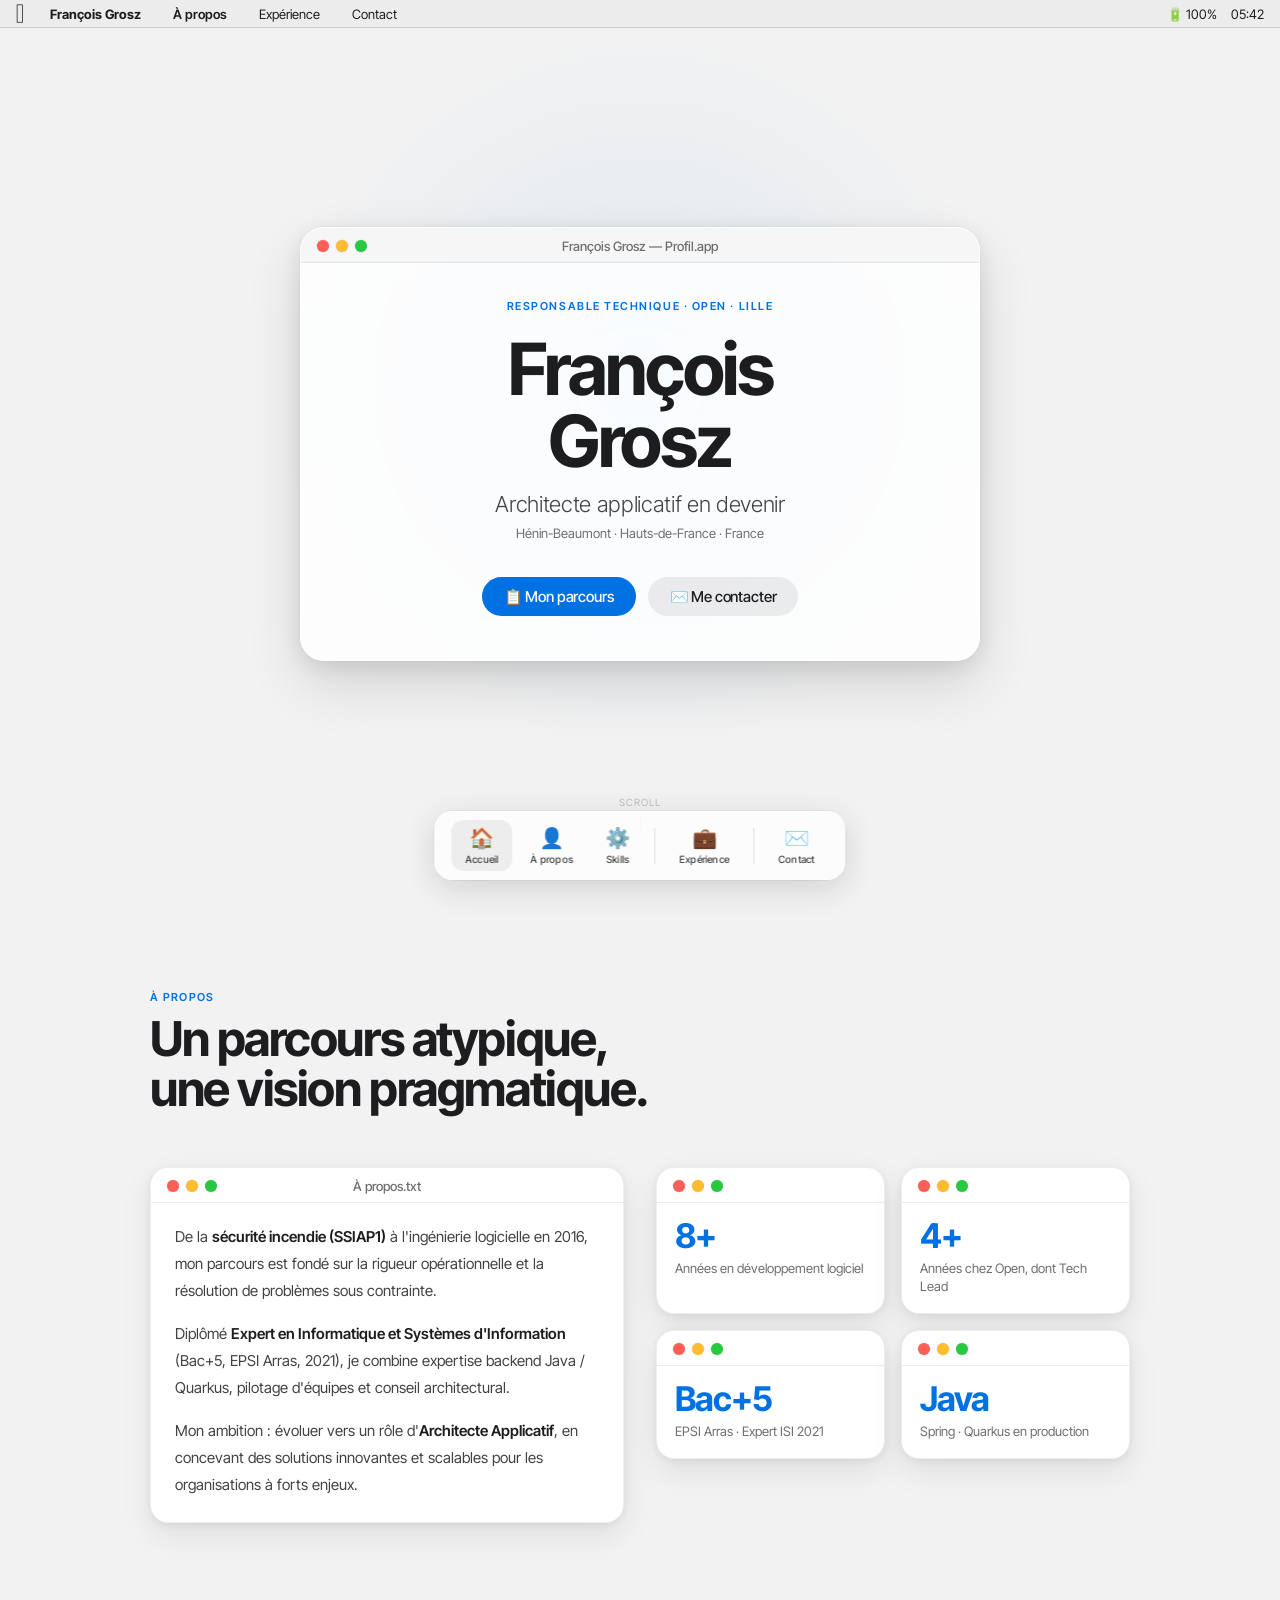
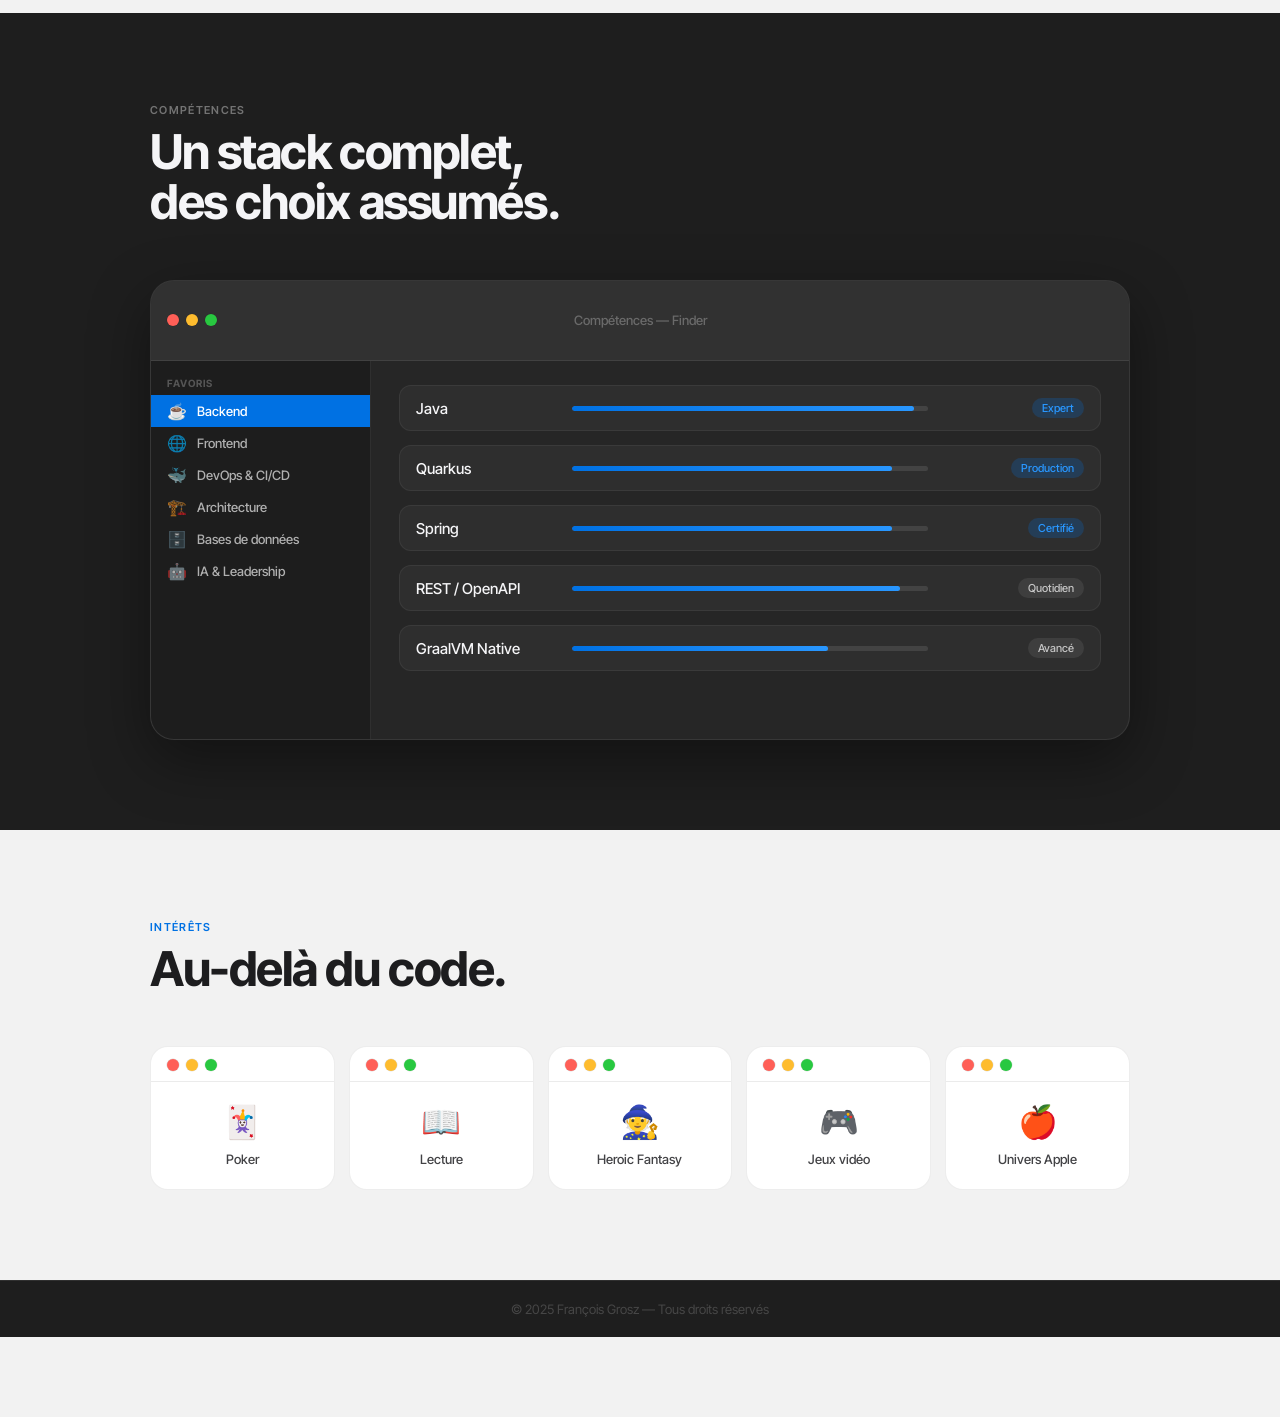
==== commit b3264f8e: "Add files via upload" ====
--- a/index.html
+++ b/index.html
@@ -1,5 +1,4 @@
 <!DOCTYPE html>
-
 <html lang="fr">
 <head>
   <meta charset="UTF-8" />
@@ -7,929 +6,41 @@
   <title>François Grosz — Responsable Technique</title>
   <link rel="preconnect" href="https://fonts.googleapis.com" />
   <link rel="preconnect" href="https://fonts.gstatic.com" crossorigin />
-  <link href="https://fonts.googleapis.com/css2?family=Inter+Tight:ital,wght@0,300;0,400;0,500;0,600;0,700;1,300;1,400&display=swap" rel="stylesheet" />
-  <style>
-    /* ─── TOKENS macOS ─────────────────────────────── */
-    :root {
-      /* Palette system macOS Sonoma */
-      --macos-bg:          #f2f2f2;
-      --macos-surface:     #ffffff;
-      --macos-surface-2:   #f7f7f7;
-      --macos-dark-bg:     #1e1e1e;
-      --macos-dark-surface:#2c2c2e;
-      --macos-dark-raised: #3a3a3c;
-      --macos-separator:   rgba(0,0,0,0.08);
-      --macos-separator-d: rgba(255,255,255,0.08);
-
-```
-  /* Traffic lights */
-  --red:    #ff5f57;
-  --red-h:  #ff3b30;
-  --yellow: #febc2e;
-  --yell-h: #ffcc00;
-  --green:  #28c840;
-  --green-h:#34c759;
-
-  /* Accent */
-  --accent:       #0071e3;
-  --accent-light: #2997ff;
-  --accent-glow:  rgba(0,113,227,0.18);
-
-  /* Text scale macOS */
-  --t-11: 11px;
-  --t-13: 13px;
-  --t-15: 15px;
-  --t-17: 17px;
-  --t-22: 22px;
-  --t-28: 28px;
-  --t-34: 34px;
-  --t-48: 48px;
-  --t-64: clamp(42px, 6vw, 72px);
-
-  /* Misc */
-  --radius-sm: 8px;
-  --radius-md: 12px;
-  --radius-lg: 18px;
-  --radius-xl: 24px;
-  --blur: blur(24px) saturate(180%);
-  --shadow-card: 0 2px 8px rgba(0,0,0,0.06), 0 12px 32px rgba(0,0,0,0.08);
-  --shadow-lift: 0 6px 24px rgba(0,0,0,0.10), 0 24px 56px rgba(0,0,0,0.12);
-}
-
-/* ─── RESET ─────────────────────────────────── */
-*, *::before, *::after { box-sizing: border-box; margin: 0; padding: 0; }
-html { scroll-behavior: smooth; }
-body {
-  font-family: 'Inter Tight', -apple-system, BlinkMacSystemFont, 'Helvetica Neue', sans-serif;
-  background: var(--macos-bg);
-  color: #1d1d1f;
-  -webkit-font-smoothing: antialiased;
-  overflow-x: hidden;
-  cursor: default;
-}
-
-/* ─── MENUBAR ──────────────────────────────── */
-.menubar {
-  position: fixed;
-  top: 0; left: 0; right: 0;
-  z-index: 200;
-  height: 28px;
-  background: rgba(235,235,235,0.88);
-  backdrop-filter: var(--blur);
-  -webkit-backdrop-filter: var(--blur);
-  border-bottom: 1px solid rgba(0,0,0,0.12);
-  display: flex;
-  align-items: center;
-  padding: 0 16px;
-  gap: 20px;
-}
-
-.menubar-apple {
-  font-size: 16px;
-  line-height: 1;
-  color: #1d1d1f;
-  cursor: pointer;
-}
-
-.menubar-item {
-  font-size: var(--t-13);
-  font-weight: 500;
-  color: #1d1d1f;
-  cursor: default;
-}
-
-.menubar-item.bold { font-weight: 700; }
-
-.menubar-right {
-  margin-left: auto;
-  display: flex;
-  align-items: center;
-  gap: 14px;
-}
-
-.menubar-right span {
-  font-size: var(--t-13);
-  color: #1d1d1f;
-}
-
-/* ─── DOCK NAV ─────────────────────────────── */
-.dock {
-  position: fixed;
-  bottom: 20px;
-  left: 50%;
-  transform: translateX(-50%);
-  z-index: 200;
-  display: flex;
-  align-items: center;
-  gap: 4px;
-  background: rgba(255,255,255,0.72);
-  backdrop-filter: var(--blur);
-  -webkit-backdrop-filter: var(--blur);
-  border: 1px solid rgba(255,255,255,0.6);
-  border-radius: 18px;
-  padding: 8px 16px;
-  box-shadow: 0 8px 32px rgba(0,0,0,0.14), 0 0 0 0.5px rgba(0,0,0,0.08);
-}
-
-.dock-item {
-  display: flex;
-  flex-direction: column;
-  align-items: center;
-  gap: 3px;
-  padding: 6px 14px;
-  border-radius: var(--radius-md);
-  text-decoration: none;
-  transition: background 0.2s ease, transform 0.15s cubic-bezier(0.34,1.56,0.64,1);
-  cursor: pointer;
-}
-
-.dock-item:hover {
-  background: rgba(0,0,0,0.06);
-  transform: translateY(-3px) scale(1.08);
-}
-
-.dock-item-icon { font-size: 20px; }
-.dock-item-label {
-  font-size: 10px;
-  font-weight: 500;
-  color: #424245;
-  letter-spacing: 0.02em;
-}
-
-.dock-separator {
-  width: 1px;
-  height: 36px;
-  background: rgba(0,0,0,0.12);
-  margin: 0 6px;
-}
-
-/* ─── TRAFFIC LIGHTS MIXIN ─────────────────── */
-.traffic-lights {
-  display: flex;
-  align-items: center;
-  gap: 7px;
-  padding: 12px 16px 10px;
-  border-bottom: 1px solid var(--macos-separator);
-}
-
-.tl {
-  width: 12px; height: 12px;
-  border-radius: 50%;
-  cursor: default;
-  transition: filter 0.15s ease;
-  position: relative;
-}
-
-.tl::after {
-  content: '';
-  position: absolute;
-  inset: 0;
-  border-radius: 50%;
-  opacity: 0;
-  transition: opacity 0.15s ease;
-  font-size: 8px;
-  display: flex;
-  align-items: center;
-  justify-content: center;
-}
-
-.tl-red    { background: var(--red);    box-shadow: 0 0 0 0.5px rgba(0,0,0,0.15); }
-.tl-yellow { background: var(--yellow); box-shadow: 0 0 0 0.5px rgba(0,0,0,0.12); }
-.tl-green  { background: var(--green);  box-shadow: 0 0 0 0.5px rgba(0,0,0,0.12); }
-
-.mac-window:hover .tl-red    { background: var(--red-h); }
-.mac-window:hover .tl-yellow { background: var(--yell-h); }
-.mac-window:hover .tl-green  { background: var(--green-h); }
-
-.window-title-bar {
-  display: flex;
-  align-items: center;
-  position: relative;
-}
-
-.window-title {
-  position: absolute;
-  left: 50%;
-  transform: translateX(-50%);
-  font-size: var(--t-13);
-  font-weight: 500;
-  color: #6e6e73;
-  white-space: nowrap;
-  pointer-events: none;
-}
-
-/* ─── MAC WINDOW CARD ──────────────────────── */
-.mac-window {
-  background: var(--macos-surface);
-  border-radius: var(--radius-lg);
-  box-shadow: var(--shadow-card);
-  border: 1px solid rgba(0,0,0,0.07);
-  overflow: hidden;
-  transition: box-shadow 0.3s ease, transform 0.3s cubic-bezier(0.25,0.1,0.25,1);
-  cursor: default;
-}
-
-.mac-window:hover {
-  box-shadow: var(--shadow-lift);
-  transform: translateY(-4px);
-}
-
-.mac-window:active {
-  transform: translateY(-2px) scale(0.995);
-  transition-duration: 0.1s;
-}
-
-.mac-window-body { padding: 20px 24px 24px; }
-
-/* ─── HERO ─────────────────────────────────── */
-.hero {
-  min-height: 100vh;
-  display: flex;
-  flex-direction: column;
-  align-items: center;
-  justify-content: center;
-  text-align: center;
-  padding: 80px 24px 100px;
-  padding-top: calc(28px + 80px);
-  background: var(--macos-bg);
-  position: relative;
-  overflow: hidden;
-}
-
-.hero::before {
-  content: '';
-  position: absolute;
-  top: 50%; left: 50%;
-  transform: translate(-50%, -60%);
-  width: 800px; height: 800px;
-  background: radial-gradient(ellipse, rgba(0,113,227,0.07) 0%, transparent 65%);
-  pointer-events: none;
-}
-
-/* Fausse fenêtre Terminal hero */
-.hero-terminal {
-  width: min(680px, 90vw);
-  background: rgba(255,255,255,0.82);
-  backdrop-filter: var(--blur);
-  -webkit-backdrop-filter: var(--blur);
-  border-radius: var(--radius-xl);
-  border: 1px solid rgba(255,255,255,0.7);
-  box-shadow: var(--shadow-lift), 0 0 0 0.5px rgba(0,0,0,0.06);
-  overflow: hidden;
-  opacity: 0;
-  animation: fadeUp 0.9s 0.3s cubic-bezier(0.16,1,0.3,1) forwards;
-}
-
-.hero-terminal .traffic-lights {
-  background: rgba(246,246,246,0.9);
-  border-bottom: 1px solid rgba(0,0,0,0.08);
-}
-
-.hero-content {
-  padding: 36px 48px 44px;
-}
-
-.hero-eyebrow {
-  font-size: var(--t-11);
-  font-weight: 600;
-  letter-spacing: 0.14em;
-  text-transform: uppercase;
-  color: var(--accent);
-  margin-bottom: 20px;
-}
-
-.hero-name {
-  font-size: var(--t-64);
-  font-weight: 700;
-  line-height: 1.0;
-  letter-spacing: -0.035em;
-  color: #1d1d1f;
-  margin-bottom: 14px;
-}
-
-.hero-title {
-  font-size: var(--t-22);
-  font-weight: 300;
-  color: #424245;
-  letter-spacing: -0.015em;
-  margin-bottom: 8px;
-}
-
-.hero-sub {
-  font-size: var(--t-13);
-  color: #6e6e73;
-  margin-bottom: 36px;
-}
-
-.hero-buttons {
-  display: flex;
-  gap: 12px;
-  justify-content: center;
-  flex-wrap: wrap;
-}
-
-/* ─── BUTTONS ──────────────────────────────── */
-.btn {
-  display: inline-flex;
-  align-items: center;
-  gap: 7px;
-  padding: 10px 22px;
-  border-radius: 980px;
-  font-size: var(--t-15);
-  font-weight: 500;
-  font-family: inherit;
-  text-decoration: none;
-  border: none;
-  cursor: pointer;
-  transition: transform 0.15s cubic-bezier(0.34,1.56,0.64,1), box-shadow 0.2s ease, background 0.2s ease;
-  letter-spacing: -0.01em;
-}
-
-.btn:hover  { transform: scale(1.03); }
-.btn:active { transform: scale(0.97); transition-duration: 0.08s; }
-
-.btn-primary {
-  background: var(--accent);
-  color: #fff;
-}
-.btn-primary:hover {
-  background: #0077ed;
-  box-shadow: 0 6px 20px rgba(0,113,227,0.4);
-}
-
-.btn-secondary {
-  background: rgba(0,0,0,0.07);
-  color: #1d1d1f;
-}
-.btn-secondary:hover {
-  background: rgba(0,0,0,0.11);
-  box-shadow: 0 4px 12px rgba(0,0,0,0.08);
-}
-
-/* ─── SCROLL HINT ──────────────────────────── */
-.scroll-hint {
-  position: absolute;
-  bottom: 40px; left: 50%;
-  transform: translateX(-50%);
-  display: flex;
-  flex-direction: column;
-  align-items: center;
-  gap: 8px;
-  opacity: 0;
-  animation: fadeIn 1s 1.6s ease forwards;
-}
-.scroll-hint span { font-size: 10px; letter-spacing: 0.1em; text-transform: uppercase; color: #aeaeb2; }
-.scroll-line {
-  width: 1px; height: 44px;
-  background: linear-gradient(to bottom, #aeaeb2, transparent);
-  animation: scrollPulse 2s ease-in-out infinite;
-}
-
-/* ─── SECTIONS ─────────────────────────────── */
-section { padding: 90px 24px; }
-
-.container { max-width: 980px; margin: 0 auto; }
-
-.section-label {
-  font-size: var(--t-11);
-  font-weight: 600;
-  letter-spacing: 0.12em;
-  text-transform: uppercase;
-  color: var(--accent);
-  margin-bottom: 10px;
-}
-.section-label.d { color: rgba(255,255,255,0.38); }
-
-.section-title {
-  font-size: var(--t-48);
-  font-weight: 700;
-  line-height: 1.05;
-  letter-spacing: -0.03em;
-  color: #1d1d1f;
-  margin-bottom: 16px;
-}
-.section-title.d { color: #f5f5f7; }
-
-.section-intro {
-  font-size: var(--t-17);
-  font-weight: 300;
-  line-height: 1.7;
-  color: #6e6e73;
-}
-.section-intro.d { color: rgba(245,245,247,0.55); }
-
-/* ─── ABOUT ─────────────────────────────────── */
-#about { background: var(--macos-bg); }
-
-.about-grid {
-  display: grid;
-  grid-template-columns: 1fr 1fr;
-  gap: 32px;
-  margin-top: 52px;
-  align-items: start;
-}
-
-.about-text-win .mac-window-body p {
-  font-size: var(--t-15);
-  line-height: 1.8;
-  color: #424245;
-  margin-bottom: 16px;
-}
-.about-text-win .mac-window-body p:last-child { margin-bottom: 0; }
-.about-text-win .mac-window-body strong { color: #1d1d1f; font-weight: 600; }
-
-.about-stats {
-  display: grid;
-  grid-template-columns: 1fr 1fr;
-  gap: 16px;
-}
-
-.stat-win .mac-window-body {
-  padding: 16px 18px 18px;
-}
-
-.stat-number {
-  font-size: var(--t-34);
-  font-weight: 700;
-  letter-spacing: -0.03em;
-  color: var(--accent);
-  line-height: 1;
-}
-.stat-label {
-  font-size: var(--t-13);
-  color: #6e6e73;
-  margin-top: 6px;
-  line-height: 1.4;
-}
-
-/* ─── SKILLS (dark + Finder sidebar) ───────── */
-#skills { background: var(--macos-dark-bg); }
-
-.skills-finder {
-  margin-top: 52px;
-  background: rgba(255,255,255,0.04);
-  border: 1px solid var(--macos-separator-d);
-  border-radius: var(--radius-xl);
-  overflow: hidden;
-  display: grid;
-  grid-template-columns: 220px 1fr;
-  min-height: 460px;
-  box-shadow: 0 20px 60px rgba(0,0,0,0.4);
-}
-
-/* Finder titlebar */
-.finder-titlebar {
-  grid-column: 1 / -1;
-  display: flex;
-  align-items: center;
-  padding: 12px 16px;
-  background: rgba(255,255,255,0.05);
-  border-bottom: 1px solid var(--macos-separator-d);
-  gap: 8px;
-}
-
-.finder-title {
-  position: absolute;
-  left: 50%; transform: translateX(-50%);
-  font-size: var(--t-13);
-  font-weight: 500;
-  color: rgba(255,255,255,0.45);
-  white-space: nowrap;
-  pointer-events: none;
-}
-
-.finder-tl-wrap {
-  display: flex; gap: 7px; align-items: center;
-  position: relative;
-}
-
-/* Finder sidebar */
-.finder-sidebar {
-  background: rgba(0,0,0,0.25);
-  border-right: 1px solid var(--macos-separator-d);
-  padding: 16px 0;
-}
-
-.finder-sidebar-group { margin-bottom: 20px; }
-
-.finder-sidebar-heading {
-  font-size: 10px;
-  font-weight: 700;
-  letter-spacing: 0.1em;
-  text-transform: uppercase;
-  color: rgba(255,255,255,0.25);
-  padding: 0 16px;
-  margin-bottom: 6px;
-}
-
-.finder-sidebar-item {
-  display: flex;
-  align-items: center;
-  gap: 10px;
-  padding: 6px 16px;
-  font-size: var(--t-13);
-  font-weight: 500;
-  color: rgba(255,255,255,0.65);
-  cursor: pointer;
-  border-radius: 0;
-  transition: background 0.15s ease;
-  user-select: none;
-}
-
-.finder-sidebar-item:hover { background: rgba(255,255,255,0.06); }
-
-.finder-sidebar-item.active {
-  background: var(--accent);
-  color: #fff;
-}
-
-.finder-sidebar-item-icon { font-size: 16px; width: 20px; text-align: center; }
-
-/* Finder content */
-.finder-content {
-  padding: 24px 28px;
-  display: flex;
-  flex-direction: column;
-  gap: 8px;
-}
-
-.skills-panel { display: none; flex-direction: column; gap: 14px; }
-.skills-panel.active { display: flex; }
-
-.skill-row {
-  display: flex;
-  align-items: center;
-  gap: 16px;
-  padding: 12px 16px;
-  border-radius: var(--radius-md);
-  background: rgba(255,255,255,0.04);
-  border: 1px solid rgba(255,255,255,0.06);
-  transition: background 0.2s ease;
-}
-
-.skill-row:hover { background: rgba(255,255,255,0.08); }
-
-.skill-row-name {
-  font-size: var(--t-15);
-  font-weight: 500;
-  color: #f5f5f7;
-  width: 140px;
-  flex-shrink: 0;
-}
-
-.skill-bar-track {
-  flex: 1;
-  height: 5px;
-  background: rgba(255,255,255,0.1);
-  border-radius: 999px;
-  overflow: hidden;
-}
-
-.skill-bar-fill {
-  height: 100%;
-  border-radius: 999px;
-  background: linear-gradient(90deg, var(--accent), var(--accent-light));
-  width: 0;
-  transition: width 1.2s cubic-bezier(0.16,1,0.3,1);
-}
-
-.skill-bar-fill.animated { width: var(--target-width); }
-
-.skill-row-tags {
-  display: flex;
-  gap: 6px;
-  flex-wrap: wrap;
-  justify-content: flex-end;
-  min-width: 140px;
-}
-
-.stag {
-  font-size: 11px;
-  font-weight: 500;
-  padding: 3px 10px;
-  border-radius: 980px;
-  background: rgba(255,255,255,0.08);
-  color: rgba(255,255,255,0.7);
-}
-.stag.a {
-  background: rgba(0,113,227,0.22);
-  color: var(--accent-light);
-}
-
-/* ─── EXPERIENCE ─────────────────────────────── */
-#experience { background: var(--macos-bg); }
-
-.exp-list {
-  display: flex;
-  flex-direction: column;
-  gap: 20px;
-  margin-top: 52px;
-}
-
-.exp-win { opacity: 0; transform: translateY(18px); transition: opacity 0.55s ease, transform 0.55s cubic-bezier(0.16,1,0.3,1); }
-.exp-win.visible { opacity: 1; transform: translateY(0); }
-
-.exp-win .mac-window-body { display: grid; grid-template-columns: 1fr auto; gap: 20px; align-items: start; }
-
-.exp-role {
-  font-size: var(--t-17);
-  font-weight: 600;
-  color: #1d1d1f;
-  letter-spacing: -0.015em;
-}
-
-.exp-company {
-  font-size: var(--t-15);
-  font-weight: 500;
-  color: var(--accent);
-  margin-top: 3px;
-}
-
-.exp-desc {
-  font-size: var(--t-13);
-  color: #6e6e73;
-  line-height: 1.65;
-  margin-top: 10px;
-  max-width: 540px;
-}
-
-.exp-missions {
-  display: flex;
-  flex-wrap: wrap;
-  gap: 7px;
-  margin-top: 14px;
-}
-
-.mission-pill {
-  display: inline-flex;
-  align-items: center;
-  gap: 5px;
-  font-size: var(--t-11);
-  font-weight: 600;
-  padding: 4px 12px;
-  border-radius: 980px;
-  letter-spacing: 0.04em;
-  text-transform: uppercase;
-}
-
-.pill-build  { background: #e8f4fd; color: #0064c8; }
-.pill-run    { background: #e6f8ea; color: #1a7f37; }
-.pill-innov  { background: #fff4e6; color: #c05c00; }
-.pill-conseil{ background: #f0ebff; color: #6637c5; }
-
-.exp-meta { text-align: right; }
-
-.exp-date {
-  font-size: var(--t-13);
-  color: #6e6e73;
-  background: var(--macos-surface-2);
-  padding: 4px 12px;
-  border-radius: 980px;
-  border: 1px solid rgba(0,0,0,0.06);
-  white-space: nowrap;
-}
-
-.exp-current-dot {
-  display: inline-block;
-  width: 7px; height: 7px;
-  border-radius: 50%;
-  background: var(--green-h);
-  box-shadow: 0 0 0 3px rgba(52,199,89,0.2);
-  margin-left: 8px;
-  vertical-align: middle;
-}
-
-/* ─── EDUCATION (dark) ───────────────────────── */
-#education { background: var(--macos-dark-bg); }
-
-.edu-grid {
-  display: grid;
-  grid-template-columns: repeat(2, 1fr);
-  gap: 16px;
-  margin-top: 52px;
-}
-
-.edu-win {
-  background: rgba(255,255,255,0.04);
-  border: 1px solid var(--macos-separator-d);
-  border-radius: var(--radius-lg);
-  overflow: hidden;
-  transition: background 0.2s ease, transform 0.3s cubic-bezier(0.25,0.1,0.25,1), box-shadow 0.3s ease;
-}
-
-.edu-win:hover {
-  background: rgba(255,255,255,0.07);
-  transform: translateY(-3px);
-  box-shadow: 0 12px 40px rgba(0,0,0,0.3);
-}
-
-.edu-win:active { transform: scale(0.98); }
-
-.edu-win .mac-window-body { padding: 16px 20px 22px; }
-
-.edu-year {
-  font-size: var(--t-11);
-  font-weight: 500;
-  letter-spacing: 0.06em;
-  color: rgba(255,255,255,0.28);
-  margin-bottom: 10px;
-}
-
-.edu-degree {
-  font-size: var(--t-17);
-  font-weight: 600;
-  color: #f5f5f7;
-  line-height: 1.3;
-  margin-bottom: 6px;
-}
-
-.edu-school {
-  font-size: var(--t-13);
-  font-weight: 500;
-  color: var(--accent-light);
-}
-
-.edu-level {
-  font-size: var(--t-11);
-  color: rgba(255,255,255,0.28);
-  margin-top: 5px;
-}
-
-/* ─── INTERESTS ──────────────────────────────── */
-#interests { background: var(--macos-bg); }
-
-.interests-grid {
-  display: grid;
-  grid-template-columns: repeat(5, 1fr);
-  gap: 14px;
-  margin-top: 52px;
-}
-
-.interest-win {
-  background: var(--macos-surface);
-  border: 1px solid rgba(0,0,0,0.07);
-  border-radius: var(--radius-lg);
-  overflow: hidden;
-  text-align: center;
-  transition: transform 0.3s cubic-bezier(0.34,1.56,0.64,1), box-shadow 0.3s ease;
-}
-
-.interest-win:hover {
-  transform: translateY(-6px) scale(1.03);
-  box-shadow: var(--shadow-lift);
-}
-
-.interest-win:active { transform: scale(0.97); }
-
-.interest-win .mac-window-body { padding: 20px 12px 22px; }
-.interest-icon { font-size: 32px; margin-bottom: 10px; }
-.interest-label { font-size: var(--t-13); font-weight: 500; color: #424245; }
-
-/* ─── CONTACT ────────────────────────────────── */
-#contact {
-  background: var(--macos-dark-bg);
-  text-align: center;
-}
-
-.contact-win {
-  margin-top: 48px;
-  background: rgba(255,255,255,0.04);
-  border: 1px solid var(--macos-separator-d);
-  border-radius: var(--radius-xl);
-  overflow: hidden;
-  box-shadow: 0 24px 80px rgba(0,0,0,0.4);
-}
-
-.contact-win .mac-window-body {
-  padding: 48px 48px 52px;
-}
-
-.contact-intro {
-  font-size: var(--t-17);
-  font-weight: 300;
-  color: rgba(245,245,247,0.55);
-  max-width: 480px;
-  margin: 0 auto 36px;
-  line-height: 1.7;
-}
-
-.contact-links {
-  display: flex;
-  justify-content: center;
-  flex-wrap: wrap;
-  gap: 14px;
-}
-
-.contact-link {
-  display: inline-flex;
-  align-items: center;
-  gap: 9px;
-  padding: 11px 24px;
-  border-radius: 980px;
-  text-decoration: none;
-  font-size: var(--t-15);
-  font-weight: 500;
-  transition: transform 0.15s cubic-bezier(0.34,1.56,0.64,1), box-shadow 0.2s ease;
-}
-.contact-link:hover  { transform: scale(1.04); }
-.contact-link:active { transform: scale(0.97); }
-
-.contact-link.mail {
-  background: var(--accent);
-  color: #fff;
-}
-.contact-link.mail:hover { box-shadow: 0 8px 24px rgba(0,113,227,0.45); }
-
-.contact-link.linkedin {
-  background: rgba(255,255,255,0.07);
-  color: rgba(255,255,255,0.85);
-  border: 1px solid rgba(255,255,255,0.1);
-}
-.contact-link.linkedin:hover { background: rgba(255,255,255,0.12); }
-
-.contact-location {
-  font-size: var(--t-13);
-  color: rgba(255,255,255,0.22);
-  margin-top: 28px;
-}
-
-/* ─── FOOTER ─────────────────────────────────── */
-footer {
-  background: var(--macos-dark-bg);
-  border-top: 1px solid var(--macos-separator-d);
-  padding: 20px 24px;
-  text-align: center;
-}
-footer p { font-size: var(--t-13); color: rgba(255,255,255,0.18); }
-
-/* ─── KEYFRAMES ──────────────────────────────── */
-@keyframes fadeUp {
-  from { opacity: 0; transform: translateY(28px); }
-  to   { opacity: 1; transform: translateY(0); }
-}
-@keyframes fadeIn {
-  from { opacity: 0; } to { opacity: 0.8; }
-}
-@keyframes scrollPulse {
-  0%,100% { opacity:0.3; } 50% { opacity:0.8; }
-}
-
-/* ─── RESPONSIVE ─────────────────────────────── */
-@media (max-width: 768px) {
-  .menubar .menubar-item:not(.bold) { display: none; }
-  .dock { display: none; }
-  .about-grid { grid-template-columns: 1fr; }
-  .skills-finder { grid-template-columns: 1fr; }
-  .finder-sidebar { display: none; }
-  .finder-titlebar { grid-column: 1; }
-  .interests-grid { grid-template-columns: repeat(3, 1fr); }
-  .edu-grid { grid-template-columns: 1fr; }
-  .exp-win .mac-window-body { grid-template-columns: 1fr; }
-  .exp-meta { text-align: left; }
-}
-@media (max-width: 480px) {
-  .interests-grid { grid-template-columns: repeat(2, 1fr); }
-  .hero-content { padding: 24px 24px 32px; }
-}
-```
-
-  </style>
+  <link href="https://fonts.googleapis.com/css2?family=Inter+Tight:ital,wght@0,300;0,400;0,500;0,600;0,700;1,300&display=swap" rel="stylesheet" />
+  <link rel="stylesheet" href="style.css" />
 </head>
 <body>
 
-  <!-- ═══════════════ MENUBAR ═══════════════ -->
-
+  <!-- MENUBAR -->
   <div class="menubar">
     <span class="menubar-apple">&#63743;</span>
     <span class="menubar-item bold">François Grosz</span>
-    <span class="menubar-item">Fichier</span>
-    <span class="menubar-item">À propos</span>
-    <span class="menubar-item">Expérience</span>
-    <span class="menubar-item">Contact</span>
+    <a href="index.html" class="menubar-item active">À propos</a>
+    <a href="experience.html" class="menubar-item">Expérience</a>
+    <a href="contact.html" class="menubar-item">Contact</a>
     <div class="menubar-right">
       <span>🔋 100%</span>
       <span id="menubar-time">--:--</span>
     </div>
   </div>
 
-  <!-- ═══════════════ HERO ═══════════════ -->
-
-  <section class="hero" id="top">
+  <!-- HERO -->
+  <section class="hero" id="top" style="min-height:calc(100vh - 28px);">
     <div class="hero-terminal">
-      <div class="traffic-lights" style="position:relative;">
+      <div class="traffic-lights">
         <span class="tl tl-red"></span>
         <span class="tl tl-yellow"></span>
         <span class="tl tl-green"></span>
-        <span class="window-title" style="position:absolute;left:50%;transform:translateX(-50%);font-size:13px;font-weight:500;color:#6e6e73;">François Grosz — Profil.app</span>
+        <span class="window-title">François Grosz — Profil.app</span>
       </div>
       <div class="hero-content">
-        <p class="hero-eyebrow">Responsable Technique · Open ESN · Lille</p>
+        <p class="hero-eyebrow">Responsable Technique · Open · Lille</p>
         <h1 class="hero-name">François<br>Grosz</h1>
         <p class="hero-title">Architecte applicatif en devenir</p>
         <p class="hero-sub">Hénin-Beaumont · Hauts-de-France · France</p>
         <div class="hero-buttons">
-          <a href="#experience" class="btn btn-primary">📋 Mon parcours</a>
-          <a href="#contact" class="btn btn-secondary">✉️ Me contacter</a>
+          <a href="experience.html" class="btn btn-primary">📋 Mon parcours</a>
+          <a href="contact.html" class="btn btn-secondary">✉️ Me contacter</a>
         </div>
       </div>
     </div>
@@ -939,471 +50,110 @@
     </div>
   </section>
 
-  <!-- ═══════════════ ABOUT ═══════════════ -->
-
+  <!-- ABOUT -->
   <section id="about">
     <div class="container">
       <p class="section-label">À propos</p>
       <h2 class="section-title">Un parcours atypique,<br>une vision pragmatique.</h2>
       <div class="about-grid">
-
-```
-    <div class="about-text-win mac-window">
-      <div class="traffic-lights" style="position:relative;">
-        <span class="tl tl-red"></span>
-        <span class="tl tl-yellow"></span>
-        <span class="tl tl-green"></span>
-        <span class="window-title">À propos.txt</span>
-      </div>
-      <div class="mac-window-body">
-        <p>De la <strong>sécurité incendie (SSIAP1)</strong> à l'ingénierie logicielle en 2016, mon parcours est fondé sur la rigueur opérationnelle et la résolution de problèmes sous contrainte.</p>
-        <p>Diplômé <strong>Expert en Informatique et Systèmes d'Information</strong> (Bac+5, EPSI Arras, 2021), je combine expertise backend Java / Quarkus, pilotage d'équipes et conseil architectural.</p>
-        <p>Mon ambition : évoluer vers un rôle d'<strong>Architecte Applicatif</strong>, en concevant des solutions innovantes et scalables pour les organisations à forts enjeux.</p>
-      </div>
-    </div>
-
-    <div class="about-stats">
-      <div class="mac-window stat-win">
-        <div class="traffic-lights" style="position:relative;">
-          <span class="tl tl-red"></span><span class="tl tl-yellow"></span><span class="tl tl-green"></span>
-        </div>
-        <div class="mac-window-body">
-          <div class="stat-number">8+</div>
-          <div class="stat-label">Années en développement logiciel</div>
-        </div>
-      </div>
-      <div class="mac-window stat-win">
-        <div class="traffic-lights" style="position:relative;">
-          <span class="tl tl-red"></span><span class="tl tl-yellow"></span><span class="tl tl-green"></span>
-        </div>
-        <div class="mac-window-body">
-          <div class="stat-number">4+</div>
-          <div class="stat-label">Années chez Open, dont Tech Lead</div>
-        </div>
-      </div>
-      <div class="mac-window stat-win">
-        <div class="traffic-lights" style="position:relative;">
-          <span class="tl tl-red"></span><span class="tl tl-yellow"></span><span class="tl tl-green"></span>
-        </div>
-        <div class="mac-window-body">
-          <div class="stat-number">Bac+5</div>
-          <div class="stat-label">EPSI Arras · Expert ISI 2021</div>
-        </div>
-      </div>
-      <div class="mac-window stat-win">
-        <div class="traffic-lights" style="position:relative;">
-          <span class="tl tl-red"></span><span class="tl tl-yellow"></span><span class="tl tl-green"></span>
-        </div>
-        <div class="mac-window-body">
-          <div class="stat-number">Java</div>
-          <div class="stat-label">Spring · Quarkus en production</div>
-        </div>
-      </div>
-    </div>
-
-  </div>
-</div>
-```
-
-  </section>
-
-  <!-- ═══════════════ SKILLS ═══════════════ -->
-
+        <div class="about-text-win mac-window">
+          <div class="traffic-lights">
+            <span class="tl tl-red"></span><span class="tl tl-yellow"></span><span class="tl tl-green"></span>
+            <span class="window-title">À propos.txt</span>
+          </div>
+          <div class="mac-window-body">
+            <p>De la <strong>sécurité incendie (SSIAP1)</strong> à l'ingénierie logicielle en 2016, mon parcours est fondé sur la rigueur opérationnelle et la résolution de problèmes sous contrainte.</p>
+            <p>Diplômé <strong>Expert en Informatique et Systèmes d'Information</strong> (Bac+5, EPSI Arras, 2021), je combine expertise backend Java / Quarkus, pilotage d'équipes et conseil architectural.</p>
+            <p>Mon ambition : évoluer vers un rôle d'<strong>Architecte Applicatif</strong>, en concevant des solutions innovantes et scalables pour les organisations à forts enjeux.</p>
+          </div>
+        </div>
+        <div class="about-stats">
+          <div class="mac-window stat-win">
+            <div class="traffic-lights"><span class="tl tl-red"></span><span class="tl tl-yellow"></span><span class="tl tl-green"></span></div>
+            <div class="mac-window-body"><div class="stat-number">8+</div><div class="stat-label">Années en développement logiciel</div></div>
+          </div>
+          <div class="mac-window stat-win">
+            <div class="traffic-lights"><span class="tl tl-red"></span><span class="tl tl-yellow"></span><span class="tl tl-green"></span></div>
+            <div class="mac-window-body"><div class="stat-number">4+</div><div class="stat-label">Années chez Open, dont Tech Lead</div></div>
+          </div>
+          <div class="mac-window stat-win">
+            <div class="traffic-lights"><span class="tl tl-red"></span><span class="tl tl-yellow"></span><span class="tl tl-green"></span></div>
+            <div class="mac-window-body"><div class="stat-number">Bac+5</div><div class="stat-label">EPSI Arras · Expert ISI 2021</div></div>
+          </div>
+          <div class="mac-window stat-win">
+            <div class="traffic-lights"><span class="tl tl-red"></span><span class="tl tl-yellow"></span><span class="tl tl-green"></span></div>
+            <div class="mac-window-body"><div class="stat-number">Java</div><div class="stat-label">Spring · Quarkus en production</div></div>
+          </div>
+        </div>
+      </div>
+    </div>
+  </section>
+
+  <!-- SKILLS -->
   <section id="skills">
     <div class="container">
       <p class="section-label d">Compétences</p>
       <h2 class="section-title d">Un stack complet,<br>des choix assumés.</h2>
-
-```
-  <div class="skills-finder">
-
-    <!-- Titlebar Finder -->
-    <div class="finder-titlebar" style="position:relative;">
-      <div class="finder-tl-wrap">
-        <span class="tl tl-red"></span>
-        <span class="tl tl-yellow"></span>
-        <span class="tl tl-green"></span>
-      </div>
-      <span class="finder-title">Compétences — Finder</span>
-    </div>
-
-    <!-- Sidebar -->
-    <div class="finder-sidebar">
-      <div class="finder-sidebar-group">
-        <div class="finder-sidebar-heading">Favoris</div>
-        <div class="finder-sidebar-item active" data-panel="backend">
-          <span class="finder-sidebar-item-icon">☕</span> Backend
-        </div>
-        <div class="finder-sidebar-item" data-panel="frontend">
-          <span class="finder-sidebar-item-icon">🌐</span> Frontend
-        </div>
-        <div class="finder-sidebar-item" data-panel="devops">
-          <span class="finder-sidebar-item-icon">🐳</span> DevOps & CI/CD
-        </div>
-        <div class="finder-sidebar-item" data-panel="archi">
-          <span class="finder-sidebar-item-icon">🏗️</span> Architecture
-        </div>
-        <div class="finder-sidebar-item" data-panel="db">
-          <span class="finder-sidebar-item-icon">🗄️</span> Bases de données
-        </div>
-        <div class="finder-sidebar-item" data-panel="lead">
-          <span class="finder-sidebar-item-icon">🤖</span> IA & Leadership
-        </div>
-      </div>
-    </div>
-
-    <!-- Content -->
-    <div class="finder-content">
-
-      <div class="skills-panel active" id="panel-backend">
-        <div class="skill-row">
-          <div class="skill-row-name">Java</div>
-          <div class="skill-bar-track"><div class="skill-bar-fill" style="--target-width:96%"></div></div>
-          <div class="skill-row-tags"><span class="stag a">Expert</span></div>
-        </div>
-        <div class="skill-row">
-          <div class="skill-row-name">Quarkus</div>
-          <div class="skill-bar-track"><div class="skill-bar-fill" style="--target-width:90%"></div></div>
-          <div class="skill-row-tags"><span class="stag a">Production</span></div>
-        </div>
-        <div class="skill-row">
-          <div class="skill-row-name">Spring</div>
-          <div class="skill-bar-track"><div class="skill-bar-fill" style="--target-width:88%"></div></div>
-          <div class="skill-row-tags"><span class="stag a">Certifié</span></div>
-        </div>
-        <div class="skill-row">
-          <div class="skill-row-name">REST / OpenAPI</div>
-          <div class="skill-bar-track"><div class="skill-bar-fill" style="--target-width:92%"></div></div>
-          <div class="skill-row-tags"><span class="stag">Quotidien</span></div>
-        </div>
-        <div class="skill-row">
-          <div class="skill-row-name">GraalVM Native</div>
-          <div class="skill-bar-track"><div class="skill-bar-fill" style="--target-width:72%"></div></div>
-          <div class="skill-row-tags"><span class="stag">Avancé</span></div>
-        </div>
-      </div>
-
-      <div class="skills-panel" id="panel-frontend">
-        <div class="skill-row">
-          <div class="skill-row-name">Angular</div>
-          <div class="skill-bar-track"><div class="skill-bar-fill" style="--target-width:80%"></div></div>
-          <div class="skill-row-tags"><span class="stag">Confirmé</span></div>
-        </div>
-        <div class="skill-row">
-          <div class="skill-row-name">JavaScript</div>
-          <div class="skill-bar-track"><div class="skill-bar-fill" style="--target-width:78%"></div></div>
-          <div class="skill-row-tags"><span class="stag">Confirmé</span></div>
-        </div>
-        <div class="skill-row">
-          <div class="skill-row-name">EmberJS</div>
-          <div class="skill-bar-track"><div class="skill-bar-fill" style="--target-width:70%"></div></div>
-          <div class="skill-row-tags"><span class="stag">Avancé</span></div>
-        </div>
-        <div class="skill-row">
-          <div class="skill-row-name">HTML / CSS</div>
-          <div class="skill-bar-track"><div class="skill-bar-fill" style="--target-width:82%"></div></div>
-          <div class="skill-row-tags"><span class="stag">Confirmé</span></div>
-        </div>
-      </div>
-
-      <div class="skills-panel" id="panel-devops">
-        <div class="skill-row">
-          <div class="skill-row-name">Docker</div>
-          <div class="skill-bar-track"><div class="skill-bar-fill" style="--target-width:88%"></div></div>
-          <div class="skill-row-tags"><span class="stag a">Production</span></div>
-        </div>
-        <div class="skill-row">
-          <div class="skill-row-name">GitLab CI/CD</div>
-          <div class="skill-bar-track"><div class="skill-bar-fill" style="--target-width:84%"></div></div>
-          <div class="skill-row-tags"><span class="stag a">Mis en place</span></div>
-        </div>
-        <div class="skill-row">
-          <div class="skill-row-name">Linux / WSL</div>
-          <div class="skill-bar-track"><div class="skill-bar-fill" style="--target-width:78%"></div></div>
-          <div class="skill-row-tags"><span class="stag">Avancé</span></div>
-        </div>
-        <div class="skill-row">
-          <div class="skill-row-name">Tomcat / GlassFish</div>
-          <div class="skill-bar-track"><div class="skill-bar-fill" style="--target-width:74%"></div></div>
-          <div class="skill-row-tags"><span class="stag">Avancé</span></div>
-        </div>
-      </div>
-
-      <div class="skills-panel" id="panel-archi">
-        <div class="skill-row">
-          <div class="skill-row-name">Microservices</div>
-          <div class="skill-bar-track"><div class="skill-bar-fill" style="--target-width:86%"></div></div>
-          <div class="skill-row-tags"><span class="stag a">Expert</span></div>
-        </div>
-        <div class="skill-row">
-          <div class="skill-row-name">DDD</div>
-          <div class="skill-bar-track"><div class="skill-bar-fill" style="--target-width:78%"></div></div>
-          <div class="skill-row-tags"><span class="stag">Avancé</span></div>
-        </div>
-        <div class="skill-row">
-          <div class="skill-row-name">Monolithique</div>
-          <div class="skill-bar-track"><div class="skill-bar-fill" style="--target-width:90%"></div></div>
-          <div class="skill-row-tags"><span class="stag">Production</span></div>
-        </div>
-      </div>
-
-      <div class="skills-panel" id="panel-db">
-        <div class="skill-row">
-          <div class="skill-row-name">PostgreSQL</div>
-          <div class="skill-bar-track"><div class="skill-bar-fill" style="--target-width:82%"></div></div>
-          <div class="skill-row-tags"><span class="stag a">Production</span></div>
-        </div>
-        <div class="skill-row">
-          <div class="skill-row-name">Oracle</div>
-          <div class="skill-bar-track"><div class="skill-bar-fill" style="--target-width:74%"></div></div>
-          <div class="skill-row-tags"><span class="stag">Avancé</span></div>
-        </div>
-        <div class="skill-row">
-          <div class="skill-row-name">MySQL</div>
-          <div class="skill-bar-track"><div class="skill-bar-fill" style="--target-width:76%"></div></div>
-          <div class="skill-row-tags"><span class="stag">Confirmé</span></div>
-        </div>
-      </div>
-
-      <div class="skills-panel" id="panel-lead">
-        <div class="skill-row">
-          <div class="skill-row-name">IA Générative</div>
-          <div class="skill-bar-track"><div class="skill-bar-fill" style="--target-width:80%"></div></div>
-          <div class="skill-row-tags"><span class="stag a">Appliquée</span></div>
-        </div>
-        <div class="skill-row">
-          <div class="skill-row-name">Prompt Engineering</div>
-          <div class="skill-bar-track"><div class="skill-bar-fill" style="--target-width:76%"></div></div>
-          <div class="skill-row-tags"><span class="stag a">Avancé</span></div>
-        </div>
-        <div class="skill-row">
-          <div class="skill-row-name">Scrum / Kanban</div>
-          <div class="skill-bar-track"><div class="skill-bar-fill" style="--target-width:90%"></div></div>
-          <div class="skill-row-tags"><span class="stag">Animé</span></div>
-        </div>
-        <div class="skill-row">
-          <div class="skill-row-name">Mentorat</div>
-          <div class="skill-bar-track"><div class="skill-bar-fill" style="--target-width:88%"></div></div>
-          <div class="skill-row-tags"><span class="stag">Quotidien</span></div>
-        </div>
-      </div>
-
-    </div>
-  </div>
-</div>
-```
-
-  </section>
-
-  <!-- ═══════════════ EXPERIENCE ═══════════════ -->
-
-  <section id="experience">
-    <div class="container">
-      <p class="section-label">Expérience</p>
-      <h2 class="section-title">Un terrain,<br>plusieurs niveaux.</h2>
-
-```
-  <div class="exp-list">
-
-    <div class="mac-window exp-win">
-      <div class="traffic-lights" style="position:relative;">
-        <span class="tl tl-red"></span><span class="tl tl-yellow"></span><span class="tl tl-green"></span>
-        <span class="window-title">Open — Responsable Technique</span>
-      </div>
-      <div class="mac-window-body">
-        <div>
-          <div class="exp-role">Responsable Technique <span class="exp-current-dot"></span></div>
-          <div class="exp-company">Open · Villeneuve-d'Ascq</div>
-          <p class="exp-desc">Pilotage technique des projets clients, développement du socle du Centre de Production (CDP), sécurisation des livrables, mise en place des bonnes pratiques CI/CD et montée en compétences des équipes.</p>
-          <div class="exp-missions">
-            <span class="mission-pill pill-build">🔨 Build</span>
-            <span class="mission-pill pill-run">🔄 Run</span>
-            <span class="mission-pill pill-conseil">🎯 Conseil</span>
-          </div>
-        </div>
-        <div class="exp-meta">
-          <div class="exp-date">Juin 2025 – Présent</div>
-        </div>
-      </div>
-    </div>
-
-    <div class="mac-window exp-win">
-      <div class="traffic-lights" style="position:relative;">
-        <span class="tl tl-red"></span><span class="tl tl-yellow"></span><span class="tl tl-green"></span>
-        <span class="window-title">Open — Concepteur Développeur Sénior</span>
-      </div>
-      <div class="mac-window-body">
-        <div>
-          <div class="exp-role">Concepteur Développeur Sénior</div>
-          <div class="exp-company">Open · Villeneuve-d'Ascq</div>
-          <p class="exp-desc">Conception d'applications complexes, pilotage des analyses d'incidents, industrialisation de l'IA générative pour le delivery, revues de code et mentorat.</p>
-          <div class="exp-missions">
-            <span class="mission-pill pill-build">🔨 CTIE</span>
-            <span class="mission-pill pill-run">🔄 Campus France</span>
-            <span class="mission-pill pill-innov">✨ IA Générative</span>
-          </div>
-        </div>
-        <div class="exp-meta">
-          <div class="exp-date">Juil. 2024 – Juin 2025</div>
-        </div>
-      </div>
-    </div>
-
-    <div class="mac-window exp-win">
-      <div class="traffic-lights" style="position:relative;">
-        <span class="tl tl-red"></span><span class="tl tl-yellow"></span><span class="tl tl-green"></span>
-        <span class="window-title">Open — Concepteur Développeur Confirmé</span>
-      </div>
-      <div class="mac-window-body">
-        <div>
-          <div class="exp-role">Concepteur Développeur Confirmé</div>
-          <div class="exp-company">Open · Villeneuve-d'Ascq</div>
-          <p class="exp-desc">Développement d'applications, conception technique, revues de code, CI/CD et qualité. Force de proposition sur l'analyse et la résolution de problèmes.</p>
-          <div class="exp-missions">
-            <span class="mission-pill pill-build">🔨 DGPN</span>
-            <span class="mission-pill pill-run">🔄 Campus France</span>
-          </div>
-        </div>
-        <div class="exp-meta">
-          <div class="exp-date">Jan. 2023 – Juin 2024</div>
-        </div>
-      </div>
-    </div>
-
-    <div class="mac-window exp-win">
-      <div class="traffic-lights" style="position:relative;">
-        <span class="tl tl-red"></span><span class="tl tl-yellow"></span><span class="tl tl-green"></span>
-        <span class="window-title">Open — Concepteur Développeur</span>
-      </div>
-      <div class="mac-window-body">
-        <div>
-          <div class="exp-role">Concepteur Développeur</div>
-          <div class="exp-company">Open · Villeneuve-d'Ascq</div>
-          <p class="exp-desc">Développement frontend et backend, livraisons, revues de code et documentation. Premières responsabilités autonomes.</p>
-          <div class="exp-missions">
-            <span class="mission-pill pill-run">🔄 Campus France</span>
-          </div>
-        </div>
-        <div class="exp-meta">
-          <div class="exp-date">Sept. 2021 – Jan. 2023</div>
-        </div>
-      </div>
-    </div>
-
-    <div class="mac-window exp-win">
-      <div class="traffic-lights" style="position:relative;">
-        <span class="tl tl-red"></span><span class="tl tl-yellow"></span><span class="tl tl-green"></span>
-        <span class="window-title">Worldline Global</span>
-      </div>
-      <div class="mac-window-body">
-        <div>
-          <div class="exp-role">Développeur Web</div>
-          <div class="exp-company">Worldline Global · Seclin</div>
-          <p class="exp-desc">Développement en alternance, cérémonies Scrum, déploiements et mise en production. Deux projets build majeurs.</p>
-          <div class="exp-missions">
-            <span class="mission-pill pill-build">🔨 PPE</span>
-            <span class="mission-pill pill-build">🔨 Parcours RSA (SaaS)</span>
-          </div>
-        </div>
-        <div class="exp-meta">
-          <div class="exp-date">Sept. 2018 – Août 2021</div>
-        </div>
-      </div>
-    </div>
-
-    <div class="mac-window exp-win">
-      <div class="traffic-lights" style="position:relative;">
-        <span class="tl tl-red"></span><span class="tl tl-yellow"></span><span class="tl tl-green"></span>
-        <span class="window-title">Agent Sécurité Incendie — Le point de départ</span>
-      </div>
-      <div class="mac-window-body">
-        <div>
-          <div class="exp-role">Agent de Sécurité Incendie SSIAP1</div>
-          <div class="exp-company">CPS Sécurité Privée · Lens</div>
-          <p class="exp-desc">Surveillance, prévention des risques, évacuation des personnes et rondes de sécurité. La rigueur opérationnelle acquise ici irrigue encore ma façon d'aborder l'ingénierie.</p>
-        </div>
-        <div class="exp-meta">
-          <div class="exp-date">Mai 2013 – Jan. 2016</div>
-        </div>
-      </div>
-    </div>
-
-  </div>
-</div>
-```
-
-  </section>
-
-  <!-- ═══════════════ EDUCATION ═══════════════ -->
-
-  <section id="education">
-    <div class="container">
-      <p class="section-label d">Formation</p>
-      <h2 class="section-title d">Les bases solides<br>d'une expertise durable.</h2>
-
-```
-  <div class="edu-grid">
-
-    <div class="edu-win">
-      <div class="traffic-lights" style="position:relative;">
-        <span class="tl tl-red"></span><span class="tl tl-yellow"></span><span class="tl tl-green"></span>
-        <span class="window-title" style="position:absolute;left:50%;transform:translateX(-50%);font-size:13px;font-weight:500;color:rgba(255,255,255,0.28);">EPSI Arras</span>
-      </div>
-      <div class="mac-window-body">
-        <div class="edu-year">2019 – 2021</div>
-        <div class="edu-degree">Expert en Informatique et Systèmes d'Information</div>
-        <div class="edu-school">EPSI Arras</div>
-        <div class="edu-level">Bac+5 · Équivalent Master</div>
-      </div>
-    </div>
-
-    <div class="edu-win">
-      <div class="traffic-lights" style="position:relative;">
-        <span class="tl tl-red"></span><span class="tl tl-yellow"></span><span class="tl tl-green"></span>
-        <span class="window-title" style="position:absolute;left:50%;transform:translateX(-50%);font-size:13px;font-weight:500;color:rgba(255,255,255,0.28);">CNAM</span>
-      </div>
-      <div class="mac-window-body">
-        <div class="edu-year">2018 – 2019</div>
-        <div class="edu-degree">Licence Informatique</div>
-        <div class="edu-school">Conservatoire National des Arts et Métiers</div>
-        <div class="edu-level">Bac+3</div>
-      </div>
-    </div>
-
-    <div class="edu-win">
-      <div class="traffic-lights" style="position:relative;">
-        <span class="tl tl-red"></span><span class="tl tl-yellow"></span><span class="tl tl-green"></span>
-        <span class="window-title" style="position:absolute;left:50%;transform:translateX(-50%);font-size:13px;font-weight:500;color:rgba(255,255,255,0.28);">Baudimont</span>
-      </div>
-      <div class="mac-window-body">
-        <div class="edu-year">2016 – 2018</div>
-        <div class="edu-degree">BTS Services Informatiques aux Organisations</div>
-        <div class="edu-school">Ensemble Baudimont</div>
-        <div class="edu-level">Bac+2</div>
-      </div>
-    </div>
-
-    <div class="edu-win">
-      <div class="traffic-lights" style="position:relative;">
-        <span class="tl tl-red"></span><span class="tl tl-yellow"></span><span class="tl tl-green"></span>
-        <span class="window-title" style="position:absolute;left:50%;transform:translateX(-50%);font-size:13px;font-weight:500;color:rgba(255,255,255,0.28);">Certification Spring</span>
-      </div>
-      <div class="mac-window-body">
-        <div class="edu-year">Certification</div>
-        <div class="edu-degree">Spring — Mise en œuvre avancée</div>
-        <div class="edu-school">Certification professionnelle</div>
-        <div class="edu-level">Expertise Spring Framework</div>
-      </div>
-    </div>
-
-  </div>
-</div>
-```
-
-  </section>
-
-  <!-- ═══════════════ INTERESTS ═══════════════ -->
-
+      <div class="skills-finder">
+        <div class="finder-titlebar">
+          <div class="finder-tl-wrap">
+            <span class="tl tl-red"></span><span class="tl tl-yellow"></span><span class="tl tl-green"></span>
+          </div>
+          <span class="window-title d" style="position:absolute;left:50%;transform:translateX(-50%);">Compétences — Finder</span>
+        </div>
+        <div class="finder-sidebar">
+          <div class="finder-sidebar-group">
+            <div class="finder-sidebar-heading">Favoris</div>
+            <div class="finder-sidebar-item active" data-panel="backend"><span class="finder-sidebar-item-icon">☕</span> Backend</div>
+            <div class="finder-sidebar-item" data-panel="frontend"><span class="finder-sidebar-item-icon">🌐</span> Frontend</div>
+            <div class="finder-sidebar-item" data-panel="devops"><span class="finder-sidebar-item-icon">🐳</span> DevOps & CI/CD</div>
+            <div class="finder-sidebar-item" data-panel="archi"><span class="finder-sidebar-item-icon">🏗️</span> Architecture</div>
+            <div class="finder-sidebar-item" data-panel="db"><span class="finder-sidebar-item-icon">🗄️</span> Bases de données</div>
+            <div class="finder-sidebar-item" data-panel="lead"><span class="finder-sidebar-item-icon">🤖</span> IA & Leadership</div>
+          </div>
+        </div>
+        <div class="finder-content">
+          <div class="skills-panel active" id="panel-backend">
+            <div class="skill-row"><div class="skill-row-name">Java</div><div class="skill-bar-track"><div class="skill-bar-fill" style="--target-width:96%"></div></div><div class="skill-row-tags"><span class="stag a">Expert</span></div></div>
+            <div class="skill-row"><div class="skill-row-name">Quarkus</div><div class="skill-bar-track"><div class="skill-bar-fill" style="--target-width:90%"></div></div><div class="skill-row-tags"><span class="stag a">Production</span></div></div>
+            <div class="skill-row"><div class="skill-row-name">Spring</div><div class="skill-bar-track"><div class="skill-bar-fill" style="--target-width:90%"></div></div><div class="skill-row-tags"><span class="stag a">Certifié</span></div></div>
+            <div class="skill-row"><div class="skill-row-name">REST / OpenAPI</div><div class="skill-bar-track"><div class="skill-bar-fill" style="--target-width:92%"></div></div><div class="skill-row-tags"><span class="stag">Quotidien</span></div></div>
+            <div class="skill-row"><div class="skill-row-name">GraalVM Native</div><div class="skill-bar-track"><div class="skill-bar-fill" style="--target-width:72%"></div></div><div class="skill-row-tags"><span class="stag">Avancé</span></div></div>
+          </div>
+          <div class="skills-panel" id="panel-frontend">
+            <div class="skill-row"><div class="skill-row-name">Angular</div><div class="skill-bar-track"><div class="skill-bar-fill" style="--target-width:80%"></div></div><div class="skill-row-tags"><span class="stag">Confirmé</span></div></div>
+            <div class="skill-row"><div class="skill-row-name">JavaScript</div><div class="skill-bar-track"><div class="skill-bar-fill" style="--target-width:78%"></div></div><div class="skill-row-tags"><span class="stag">Confirmé</span></div></div>
+            <div class="skill-row"><div class="skill-row-name">EmberJS</div><div class="skill-bar-track"><div class="skill-bar-fill" style="--target-width:70%"></div></div><div class="skill-row-tags"><span class="stag">Avancé</span></div></div>
+            <div class="skill-row"><div class="skill-row-name">HTML / CSS</div><div class="skill-bar-track"><div class="skill-bar-fill" style="--target-width:82%"></div></div><div class="skill-row-tags"><span class="stag">Confirmé</span></div></div>
+          </div>
+          <div class="skills-panel" id="panel-devops">
+            <div class="skill-row"><div class="skill-row-name">Docker</div><div class="skill-bar-track"><div class="skill-bar-fill" style="--target-width:88%"></div></div><div class="skill-row-tags"><span class="stag a">Production</span></div></div>
+            <div class="skill-row"><div class="skill-row-name">GitLab CI/CD</div><div class="skill-bar-track"><div class="skill-bar-fill" style="--target-width:84%"></div></div><div class="skill-row-tags"><span class="stag a">Mis en place</span></div></div>
+            <div class="skill-row"><div class="skill-row-name">Linux / WSL</div><div class="skill-bar-track"><div class="skill-bar-fill" style="--target-width:78%"></div></div><div class="skill-row-tags"><span class="stag">Avancé</span></div></div>
+            <div class="skill-row"><div class="skill-row-name">Tomcat / GlassFish</div><div class="skill-bar-track"><div class="skill-bar-fill" style="--target-width:74%"></div></div><div class="skill-row-tags"><span class="stag">Avancé</span></div></div>
+          </div>
+          <div class="skills-panel" id="panel-archi">
+            <div class="skill-row"><div class="skill-row-name">Microservices</div><div class="skill-bar-track"><div class="skill-bar-fill" style="--target-width:86%"></div></div><div class="skill-row-tags"><span class="stag a">Expert</span></div></div>
+            <div class="skill-row"><div class="skill-row-name">DDD</div><div class="skill-bar-track"><div class="skill-bar-fill" style="--target-width:78%"></div></div><div class="skill-row-tags"><span class="stag">Avancé</span></div></div>
+            <div class="skill-row"><div class="skill-row-name">Monolithique</div><div class="skill-bar-track"><div class="skill-bar-fill" style="--target-width:90%"></div></div><div class="skill-row-tags"><span class="stag">Production</span></div></div>
+          </div>
+          <div class="skills-panel" id="panel-db">
+            <div class="skill-row"><div class="skill-row-name">PostgreSQL</div><div class="skill-bar-track"><div class="skill-bar-fill" style="--target-width:82%"></div></div><div class="skill-row-tags"><span class="stag a">Production</span></div></div>
+            <div class="skill-row"><div class="skill-row-name">Oracle</div><div class="skill-bar-track"><div class="skill-bar-fill" style="--target-width:74%"></div></div><div class="skill-row-tags"><span class="stag">Avancé</span></div></div>
+            <div class="skill-row"><div class="skill-row-name">MySQL</div><div class="skill-bar-track"><div class="skill-bar-fill" style="--target-width:76%"></div></div><div class="skill-row-tags"><span class="stag">Confirmé</span></div></div>
+          </div>
+          <div class="skills-panel" id="panel-lead">
+            <div class="skill-row"><div class="skill-row-name">IA Générative</div><div class="skill-bar-track"><div class="skill-bar-fill" style="--target-width:80%"></div></div><div class="skill-row-tags"><span class="stag a">Appliquée</span></div></div>
+            <div class="skill-row"><div class="skill-row-name">Prompt Engineering</div><div class="skill-bar-track"><div class="skill-bar-fill" style="--target-width:76%"></div></div><div class="skill-row-tags"><span class="stag a">Avancé</span></div></div>
+            <div class="skill-row"><div class="skill-row-name">Scrum / Kanban</div><div class="skill-bar-track"><div class="skill-bar-fill" style="--target-width:90%"></div></div><div class="skill-row-tags"><span class="stag">Animé</span></div></div>
+            <div class="skill-row"><div class="skill-row-name">Mentorat</div><div class="skill-bar-track"><div class="skill-bar-fill" style="--target-width:88%"></div></div><div class="skill-row-tags"><span class="stag">Quotidien</span></div></div>
+          </div>
+        </div>
+      </div>
+    </div>
+  </section>
+
+  <!-- INTERESTS -->
   <section id="interests">
     <div class="container">
       <p class="section-label">Intérêts</p>
@@ -1411,173 +161,71 @@
       <div class="interests-grid">
         <div class="interest-win">
           <div class="traffic-lights"><span class="tl tl-red"></span><span class="tl tl-yellow"></span><span class="tl tl-green"></span></div>
-          <div class="mac-window-body">
-            <div class="interest-icon">🃏</div>
-            <div class="interest-label">Poker</div>
-          </div>
-        </div>
-        <div class="interest-win">
-          <div class="traffic-lights"><span class="tl tl-red"></span><span class="tl tl-yellow"></span><span class="tl tl-green"></span></div>
-          <div class="mac-window-body">
-            <div class="interest-icon">💪</div>
-            <div class="interest-label">Musculation</div>
-          </div>
-        </div>
-        <div class="interest-win">
-          <div class="traffic-lights"><span class="tl tl-red"></span><span class="tl tl-yellow"></span><span class="tl tl-green"></span></div>
-          <div class="mac-window-body">
-            <div class="interest-icon">🎮</div>
-            <div class="interest-label">Jeux vidéo</div>
-          </div>
-        </div>
-        <div class="interest-win">
-          <div class="traffic-lights"><span class="tl tl-red"></span><span class="tl tl-yellow"></span><span class="tl tl-green"></span></div>
-          <div class="mac-window-body">
-            <div class="interest-icon">🍎</div>
-            <div class="interest-label">Univers Apple</div>
-          </div>
-        </div>
-        <div class="interest-win">
-          <div class="traffic-lights"><span class="tl tl-red"></span><span class="tl tl-yellow"></span><span class="tl tl-green"></span></div>
-          <div class="mac-window-body">
-            <div class="interest-icon">📚</div>
-            <div class="interest-label">Séries · Films</div>
-          </div>
-        </div>
-      </div>
-    </div>
-  </section>
-
-  <!-- ═══════════════ CONTACT ═══════════════ -->
-
-  <section id="contact">
-    <div class="container">
-      <p class="section-label d">Contact</p>
-      <h2 class="section-title d">Construisons quelque<br>chose ensemble.</h2>
-      <div class="contact-win">
-        <div class="traffic-lights" style="position:relative;">
-          <span class="tl tl-red"></span><span class="tl tl-yellow"></span><span class="tl tl-green"></span>
-          <span class="window-title" style="position:absolute;left:50%;transform:translateX(-50%);font-size:13px;font-weight:500;color:rgba(255,255,255,0.28);">Nouveau message</span>
-        </div>
-        <div class="mac-window-body">
-          <p class="contact-intro">Vous avez un projet, une opportunité ou simplement envie d'échanger ? Toujours partant pour un bon challenge technique.</p>
-          <div class="contact-links">
-            <a href="mailto:grosz.francois.pro@gmail.com" class="contact-link mail">✉️ grosz.francois.pro@gmail.com</a>
-            <a href="https://www.linkedin.com/in/fran%C3%A7oisgrosz-530736163" target="_blank" class="contact-link linkedin">🔗 LinkedIn</a>
-          </div>
-          <p class="contact-location">📍 Hénin-Beaumont · Hauts-de-France · France</p>
-        </div>
-      </div>
-    </div>
-  </section>
-
-  <!-- FOOTER -->
-
-  <footer>
-    <p>© 2025 François Grosz — Tous droits réservés · Fait avec passion depuis Hénin-Beaumont</p>
-  </footer>
-
-  <!-- ═══════════════ DOCK ═══════════════ -->
-
+          <div class="mac-window-body"><div class="interest-icon">🃏</div><div class="interest-label">Poker</div></div>
+        </div>
+        <div class="interest-win">
+          <div class="traffic-lights"><span class="tl tl-red"></span><span class="tl tl-yellow"></span><span class="tl tl-green"></span></div>
+          <div class="mac-window-body"><div class="interest-icon">📖</div><div class="interest-label">Lecture</div></div>
+        </div>
+        <div class="interest-win">
+          <div class="traffic-lights"><span class="tl tl-red"></span><span class="tl tl-yellow"></span><span class="tl tl-green"></span></div>
+          <div class="mac-window-body"><div class="interest-icon">🧙</div><div class="interest-label">Heroic Fantasy</div></div>
+        </div>
+        <div class="interest-win">
+          <div class="traffic-lights"><span class="tl tl-red"></span><span class="tl tl-yellow"></span><span class="tl tl-green"></span></div>
+          <div class="mac-window-body"><div class="interest-icon">🎮</div><div class="interest-label">Jeux vidéo</div></div>
+        </div>
+        <div class="interest-win">
+          <div class="traffic-lights"><span class="tl tl-red"></span><span class="tl tl-yellow"></span><span class="tl tl-green"></span></div>
+          <div class="mac-window-body"><div class="interest-icon">🍎</div><div class="interest-label">Univers Apple</div></div>
+        </div>
+      </div>
+    </div>
+  </section>
+
+  <footer><p>© 2025 François Grosz — Tous droits réservés</p></footer>
+
+  <!-- DOCK -->
   <nav class="dock">
-    <a href="#top" class="dock-item">
-      <span class="dock-item-icon">🏠</span>
-      <span class="dock-item-label">Accueil</span>
-    </a>
-    <a href="#about" class="dock-item">
-      <span class="dock-item-icon">👤</span>
-      <span class="dock-item-label">À propos</span>
-    </a>
+    <a href="index.html" class="dock-item active"><span class="dock-item-icon">🏠</span><span class="dock-item-label">Accueil</span></a>
+    <a href="#about" class="dock-item"><span class="dock-item-icon">👤</span><span class="dock-item-label">À propos</span></a>
+    <a href="#skills" class="dock-item"><span class="dock-item-icon">⚙️</span><span class="dock-item-label">Skills</span></a>
     <div class="dock-separator"></div>
-    <a href="#skills" class="dock-item">
-      <span class="dock-item-icon">⚙️</span>
-      <span class="dock-item-label">Skills</span>
-    </a>
-    <a href="#experience" class="dock-item">
-      <span class="dock-item-icon">💼</span>
-      <span class="dock-item-label">Expérience</span>
-    </a>
-    <a href="#education" class="dock-item">
-      <span class="dock-item-icon">🎓</span>
-      <span class="dock-item-label">Formation</span>
-    </a>
+    <a href="experience.html" class="dock-item"><span class="dock-item-icon">💼</span><span class="dock-item-label">Expérience</span></a>
     <div class="dock-separator"></div>
-    <a href="#contact" class="dock-item">
-      <span class="dock-item-icon">✉️</span>
-      <span class="dock-item-label">Contact</span>
-    </a>
+    <a href="contact.html" class="dock-item"><span class="dock-item-icon">✉️</span><span class="dock-item-label">Contact</span></a>
   </nav>
 
-  <!-- ═══════════════ SCRIPTS ═══════════════ -->
-
   <script>
-    // Menubar clock
     function updateClock() {
       const now = new Date();
-      const h = String(now.getHours()).padStart(2,'0');
-      const m = String(now.getMinutes()).padStart(2,'0');
-      document.getElementById('menubar-time').textContent = h + ':' + m;
+      document.getElementById('menubar-time').textContent =
+        String(now.getHours()).padStart(2,'0') + ':' + String(now.getMinutes()).padStart(2,'0');
     }
-    updateClock();
-    setInterval(updateClock, 10000);
-
-    // Finder sidebar tabs
-    const sidebarItems = document.querySelectorAll('.finder-sidebar-item');
-    const panels = document.querySelectorAll('.skills-panel');
-
-    sidebarItems.forEach(item => {
+    updateClock(); setInterval(updateClock, 10000);
+
+    document.querySelectorAll('.finder-sidebar-item').forEach(item => {
       item.addEventListener('click', () => {
         const panel = item.dataset.panel;
-        sidebarItems.forEach(i => i.classList.remove('active'));
-        panels.forEach(p => p.classList.remove('active'));
+        document.querySelectorAll('.finder-sidebar-item').forEach(i => i.classList.remove('active'));
+        document.querySelectorAll('.skills-panel').forEach(p => p.classList.remove('active'));
         item.classList.add('active');
-        document.getElementById('panel-' + panel).classList.add('active');
-        // animate bars
-        document.querySelectorAll('#panel-' + panel + ' .skill-bar-fill').forEach(bar => {
+        const el = document.getElementById('panel-' + panel);
+        el.classList.add('active');
+        el.querySelectorAll('.skill-bar-fill').forEach(bar => {
           bar.classList.remove('animated');
           requestAnimationFrame(() => requestAnimationFrame(() => bar.classList.add('animated')));
         });
       });
     });
 
-    // IntersectionObserver — exp items + skill bars
-    const expItems = document.querySelectorAll('.exp-win');
-    const expObs = new IntersectionObserver(entries => {
-      entries.forEach((entry, i) => {
-        if (entry.isIntersecting) {
-          setTimeout(() => entry.target.classList.add('visible'), i * 80);
-          expObs.unobserve(entry.target);
-        }
-      });
-    }, { threshold: 0.08 });
-    expItems.forEach(el => expObs.observe(el));
-
-    // Animate skill bars on first view
-    const skillSection = document.getElementById('skills');
-    const skillObs = new IntersectionObserver(entries => {
+    const skillsObs = new IntersectionObserver(entries => {
       if (entries[0].isIntersecting) {
-        document.querySelectorAll('.skills-panel.active .skill-bar-fill').forEach(bar => {
-          bar.classList.add('animated');
-        });
-        skillObs.disconnect();
+        document.querySelectorAll('.skills-panel.active .skill-bar-fill').forEach(b => b.classList.add('animated'));
+        skillsObs.disconnect();
       }
     }, { threshold: 0.2 });
-    skillObs.observe(skillSection);
-
-    // Nav active highlight via scroll
-    const sections = document.querySelectorAll('section[id]');
-    const dockItems = document.querySelectorAll('.dock-item');
-    const scrollObs = new IntersectionObserver(entries => {
-      entries.forEach(entry => {
-        if (entry.isIntersecting) {
-          dockItems.forEach(a => a.style.opacity = '');
-          const active = document.querySelector(`.dock-item[href="#${entry.target.id}"]`);
-          if (active) active.style.opacity = '1';
-        }
-      });
-    }, { rootMargin: '-35% 0px -55% 0px' });
-    sections.forEach(s => scrollObs.observe(s));
+    skillsObs.observe(document.getElementById('skills'));
   </script>
-
 </body>
 </html>
--- a/style.css
+++ b/style.css
@@ -0,0 +1,552 @@
+/* ─── TOKENS macOS ─────────────────────────────── */
+:root {
+  --macos-bg:          #f2f2f2;
+  --macos-surface:     #ffffff;
+  --macos-surface-2:   #f7f7f7;
+  --macos-dark-bg:     #1e1e1e;
+  --macos-dark-surface:#2c2c2e;
+  --macos-dark-raised: #3a3a3c;
+  --macos-separator:   rgba(0,0,0,0.08);
+  --macos-separator-d: rgba(255,255,255,0.08);
+
+  --red:    #ff5f57;
+  --red-h:  #ff3b30;
+  --yellow: #febc2e;
+  --yell-h: #ffcc00;
+  --green:  #28c840;
+  --green-h:#34c759;
+
+  --accent:       #0071e3;
+  --accent-light: #2997ff;
+  --accent-glow:  rgba(0,113,227,0.18);
+
+  --t-10: 10px;
+  --t-11: 11px;
+  --t-13: 13px;
+  --t-15: 15px;
+  --t-17: 17px;
+  --t-22: 22px;
+  --t-28: 28px;
+  --t-34: 34px;
+  --t-48: 48px;
+  --t-64: clamp(42px, 6vw, 72px);
+
+  --radius-sm: 8px;
+  --radius-md: 12px;
+  --radius-lg: 18px;
+  --radius-xl: 24px;
+  --blur: blur(24px) saturate(180%);
+  --shadow-card: 0 2px 8px rgba(0,0,0,0.06), 0 12px 32px rgba(0,0,0,0.08);
+  --shadow-lift: 0 6px 24px rgba(0,0,0,0.10), 0 24px 56px rgba(0,0,0,0.12);
+}
+
+*, *::before, *::after { box-sizing: border-box; margin: 0; padding: 0; }
+html { scroll-behavior: smooth; }
+body {
+  font-family: 'Inter Tight', -apple-system, BlinkMacSystemFont, 'Helvetica Neue', sans-serif;
+  background: var(--macos-bg);
+  color: #1d1d1f;
+  -webkit-font-smoothing: antialiased;
+  overflow-x: hidden;
+  cursor: default;
+  padding-top: 28px;
+  padding-bottom: 80px;
+}
+
+/* ─── MENUBAR ──────────────────────────────── */
+.menubar {
+  position: fixed;
+  top: 0; left: 0; right: 0;
+  z-index: 200;
+  height: 28px;
+  background: rgba(235,235,235,0.9);
+  backdrop-filter: var(--blur);
+  -webkit-backdrop-filter: var(--blur);
+  border-bottom: 1px solid rgba(0,0,0,0.12);
+  display: flex;
+  align-items: center;
+  padding: 0 16px;
+  gap: 20px;
+}
+
+.menubar-apple { font-size: 15px; line-height: 1; color: #1d1d1f; cursor: default; }
+.menubar-item {
+  font-size: var(--t-13);
+  font-weight: 400;
+  color: #1d1d1f;
+  text-decoration: none;
+  cursor: default;
+  padding: 2px 6px;
+  border-radius: 4px;
+  transition: background 0.15s ease;
+}
+.menubar-item:hover { background: rgba(0,0,0,0.07); }
+.menubar-item.bold { font-weight: 700; }
+.menubar-item.active { font-weight: 600; }
+.menubar-right { margin-left: auto; display: flex; align-items: center; gap: 14px; }
+.menubar-right span { font-size: var(--t-13); color: #1d1d1f; }
+
+/* ─── DOCK ─────────────────────────────────── */
+.dock {
+  position: fixed;
+  bottom: 20px; left: 50%;
+  transform: translateX(-50%);
+  z-index: 200;
+  display: flex;
+  align-items: center;
+  gap: 4px;
+  background: rgba(255,255,255,0.72);
+  backdrop-filter: var(--blur);
+  -webkit-backdrop-filter: var(--blur);
+  border: 1px solid rgba(255,255,255,0.6);
+  border-radius: 18px;
+  padding: 8px 16px;
+  box-shadow: 0 8px 32px rgba(0,0,0,0.14), 0 0 0 0.5px rgba(0,0,0,0.08);
+}
+
+.dock-item {
+  display: flex;
+  flex-direction: column;
+  align-items: center;
+  gap: 3px;
+  padding: 6px 14px;
+  border-radius: var(--radius-md);
+  text-decoration: none;
+  transition: background 0.2s ease, transform 0.15s cubic-bezier(0.34,1.56,0.64,1);
+  cursor: pointer;
+}
+.dock-item:hover { background: rgba(0,0,0,0.06); transform: translateY(-3px) scale(1.08); }
+.dock-item.active { background: rgba(0,0,0,0.06); }
+.dock-item-icon { font-size: 20px; }
+.dock-item-label { font-size: 10px; font-weight: 500; color: #424245; letter-spacing: 0.02em; }
+.dock-separator { width: 1px; height: 36px; background: rgba(0,0,0,0.12); margin: 0 6px; }
+
+/* ─── TRAFFIC LIGHTS ───────────────────────── */
+/* Couleurs toujours visibles, hover sur le parent direct */
+.traffic-lights {
+  display: flex;
+  align-items: center;
+  gap: 7px;
+  padding: 12px 16px 10px;
+  border-bottom: 1px solid var(--macos-separator);
+  position: relative;
+}
+
+.tl {
+  width: 12px; height: 12px;
+  border-radius: 50%;
+  flex-shrink: 0;
+  transition: filter 0.15s ease, background 0.15s ease;
+}
+
+.tl-red    { background: var(--red);    box-shadow: 0 0 0 0.5px rgba(0,0,0,0.15); }
+.tl-yellow { background: var(--yellow); box-shadow: 0 0 0 0.5px rgba(0,0,0,0.12); }
+.tl-green  { background: var(--green);  box-shadow: 0 0 0 0.5px rgba(0,0,0,0.12); }
+
+/* Hover déclenché sur n'importe quel parent */
+*:hover > .traffic-lights .tl-red    { background: var(--red-h); }
+*:hover > .traffic-lights .tl-yellow { background: var(--yell-h); }
+*:hover > .traffic-lights .tl-green  { background: var(--green-h); }
+
+.window-title {
+  position: absolute;
+  left: 50%; transform: translateX(-50%);
+  font-size: var(--t-13);
+  font-weight: 500;
+  color: #6e6e73;
+  white-space: nowrap;
+  pointer-events: none;
+}
+.window-title.d { color: rgba(255,255,255,0.28); }
+
+/* ─── MAC WINDOW CARD ──────────────────────── */
+.mac-window {
+  background: var(--macos-surface);
+  border-radius: var(--radius-lg);
+  box-shadow: var(--shadow-card);
+  border: 1px solid rgba(0,0,0,0.07);
+  overflow: hidden;
+  transition: box-shadow 0.3s ease, transform 0.3s cubic-bezier(0.25,0.1,0.25,1);
+}
+.mac-window:hover { box-shadow: var(--shadow-lift); transform: translateY(-4px); }
+.mac-window:active { transform: translateY(-2px) scale(0.995); transition-duration: 0.1s; }
+.mac-window-body { padding: 20px 24px 24px; }
+
+/* ─── BUTTONS ──────────────────────────────── */
+.btn {
+  display: inline-flex;
+  align-items: center;
+  gap: 7px;
+  padding: 10px 22px;
+  border-radius: 980px;
+  font-size: var(--t-15);
+  font-weight: 500;
+  font-family: inherit;
+  text-decoration: none;
+  border: none;
+  cursor: pointer;
+  transition: transform 0.15s cubic-bezier(0.34,1.56,0.64,1), box-shadow 0.2s ease, background 0.2s ease;
+  letter-spacing: -0.01em;
+}
+.btn:hover  { transform: scale(1.03); }
+.btn:active { transform: scale(0.97); transition-duration: 0.08s; }
+.btn-primary { background: var(--accent); color: #fff; }
+.btn-primary:hover { background: #0077ed; box-shadow: 0 6px 20px rgba(0,113,227,0.4); }
+.btn-secondary { background: rgba(0,0,0,0.07); color: #1d1d1f; }
+.btn-secondary:hover { background: rgba(0,0,0,0.11); }
+
+/* ─── SECTION BASICS ───────────────────────── */
+section { padding: 90px 24px; }
+.container { max-width: 980px; margin: 0 auto; }
+
+.section-label {
+  font-size: var(--t-11);
+  font-weight: 600;
+  letter-spacing: 0.12em;
+  text-transform: uppercase;
+  color: var(--accent);
+  margin-bottom: 10px;
+}
+.section-label.d { color: rgba(255,255,255,0.38); }
+
+.section-title {
+  font-size: var(--t-48);
+  font-weight: 700;
+  line-height: 1.05;
+  letter-spacing: -0.03em;
+  color: #1d1d1f;
+  margin-bottom: 16px;
+}
+.section-title.d { color: #f5f5f7; }
+
+.section-intro { font-size: var(--t-17); font-weight: 300; line-height: 1.7; color: #6e6e73; }
+.section-intro.d { color: rgba(245,245,247,0.55); }
+
+/* ─── ABOUT ─────────────────────────────────── */
+#about { background: var(--macos-bg); }
+
+.about-grid {
+  display: grid;
+  grid-template-columns: 1fr 1fr;
+  gap: 32px;
+  margin-top: 52px;
+  align-items: start;
+}
+
+.about-text-win .mac-window-body p {
+  font-size: var(--t-15);
+  line-height: 1.8;
+  color: #424245;
+  margin-bottom: 16px;
+}
+.about-text-win .mac-window-body p:last-child { margin-bottom: 0; }
+.about-text-win .mac-window-body strong { color: #1d1d1f; font-weight: 600; }
+
+.about-stats { display: grid; grid-template-columns: 1fr 1fr; gap: 16px; }
+.stat-win .mac-window-body { padding: 16px 18px 18px; }
+.stat-number { font-size: var(--t-34); font-weight: 700; letter-spacing: -0.03em; color: var(--accent); line-height: 1; }
+.stat-label { font-size: var(--t-13); color: #6e6e73; margin-top: 6px; line-height: 1.4; }
+
+/* ─── SKILLS FINDER ─────────────────────────── */
+#skills { background: var(--macos-dark-bg); }
+
+.skills-finder {
+  margin-top: 52px;
+  background: rgba(255,255,255,0.04);
+  border: 1px solid var(--macos-separator-d);
+  border-radius: var(--radius-xl);
+  overflow: hidden;
+  display: grid;
+  grid-template-columns: 220px 1fr;
+  min-height: 460px;
+  box-shadow: 0 20px 60px rgba(0,0,0,0.4);
+}
+
+.finder-titlebar {
+  grid-column: 1 / -1;
+  display: flex;
+  align-items: center;
+  padding: 12px 16px;
+  background: rgba(255,255,255,0.05);
+  border-bottom: 1px solid var(--macos-separator-d);
+  gap: 8px;
+  position: relative;
+}
+
+.finder-tl-wrap { display: flex; gap: 7px; align-items: center; }
+
+.finder-titlebar .tl-red    { background: var(--red); }
+.finder-titlebar .tl-yellow { background: var(--yellow); }
+.finder-titlebar .tl-green  { background: var(--green); }
+.finder-titlebar:hover .tl-red    { background: var(--red-h); }
+.finder-titlebar:hover .tl-yellow { background: var(--yell-h); }
+.finder-titlebar:hover .tl-green  { background: var(--green-h); }
+
+.finder-sidebar {
+  background: rgba(0,0,0,0.25);
+  border-right: 1px solid var(--macos-separator-d);
+  padding: 16px 0;
+}
+
+.finder-sidebar-group { margin-bottom: 20px; }
+
+.finder-sidebar-heading {
+  font-size: 10px;
+  font-weight: 700;
+  letter-spacing: 0.1em;
+  text-transform: uppercase;
+  color: rgba(255,255,255,0.25);
+  padding: 0 16px;
+  margin-bottom: 6px;
+}
+
+.finder-sidebar-item {
+  display: flex;
+  align-items: center;
+  gap: 10px;
+  padding: 6px 16px;
+  font-size: var(--t-13);
+  font-weight: 500;
+  color: rgba(255,255,255,0.65);
+  cursor: pointer;
+  transition: background 0.15s ease;
+  user-select: none;
+}
+.finder-sidebar-item:hover { background: rgba(255,255,255,0.06); }
+.finder-sidebar-item.active { background: var(--accent); color: #fff; }
+.finder-sidebar-item-icon { font-size: 16px; width: 20px; text-align: center; }
+
+.finder-content { padding: 24px 28px; display: flex; flex-direction: column; gap: 8px; }
+
+.skills-panel { display: none; flex-direction: column; gap: 14px; }
+.skills-panel.active { display: flex; }
+
+.skill-row {
+  display: flex;
+  align-items: center;
+  gap: 16px;
+  padding: 12px 16px;
+  border-radius: var(--radius-md);
+  background: rgba(255,255,255,0.04);
+  border: 1px solid rgba(255,255,255,0.06);
+  transition: background 0.2s ease;
+}
+.skill-row:hover { background: rgba(255,255,255,0.08); }
+.skill-row-name { font-size: var(--t-15); font-weight: 500; color: #f5f5f7; width: 140px; flex-shrink: 0; }
+.skill-bar-track { flex: 1; height: 5px; background: rgba(255,255,255,0.1); border-radius: 999px; overflow: hidden; }
+.skill-bar-fill { height: 100%; border-radius: 999px; background: linear-gradient(90deg, var(--accent), var(--accent-light)); width: 0; transition: width 1.2s cubic-bezier(0.16,1,0.3,1); }
+.skill-bar-fill.animated { width: var(--target-width); }
+.skill-row-tags { display: flex; gap: 6px; flex-wrap: wrap; justify-content: flex-end; min-width: 140px; }
+.stag { font-size: 11px; font-weight: 500; padding: 3px 10px; border-radius: 980px; background: rgba(255,255,255,0.08); color: rgba(255,255,255,0.7); }
+.stag.a { background: rgba(0,113,227,0.22); color: var(--accent-light); }
+
+/* ─── INTERESTS ──────────────────────────────── */
+#interests { background: var(--macos-bg); }
+
+.interests-grid {
+  display: grid;
+  grid-template-columns: repeat(5, 1fr);
+  gap: 14px;
+  margin-top: 52px;
+}
+
+.interest-win {
+  background: var(--macos-surface);
+  border: 1px solid rgba(0,0,0,0.07);
+  border-radius: var(--radius-lg);
+  overflow: hidden;
+  text-align: center;
+  transition: transform 0.3s cubic-bezier(0.34,1.56,0.64,1), box-shadow 0.3s ease;
+}
+.interest-win:hover { transform: translateY(-6px) scale(1.03); box-shadow: var(--shadow-lift); }
+.interest-win:active { transform: scale(0.97); }
+.interest-win .mac-window-body { padding: 20px 12px 22px; }
+.interest-icon { font-size: 32px; margin-bottom: 10px; }
+.interest-label { font-size: var(--t-13); font-weight: 500; color: #424245; }
+
+/* ─── EXPERIENCE ─────────────────────────────── */
+#experience { background: var(--macos-bg); }
+
+.exp-list { display: flex; flex-direction: column; gap: 20px; margin-top: 52px; }
+
+.exp-win { opacity: 0; transform: translateY(18px); transition: opacity 0.55s ease, transform 0.55s cubic-bezier(0.16,1,0.3,1); }
+.exp-win.visible { opacity: 1; transform: translateY(0); }
+
+.exp-win .mac-window-body { display: grid; grid-template-columns: 1fr auto; gap: 20px; align-items: start; }
+
+.exp-role { font-size: var(--t-17); font-weight: 600; color: #1d1d1f; letter-spacing: -0.015em; }
+.exp-company { font-size: var(--t-15); font-weight: 500; color: var(--accent); margin-top: 3px; }
+.exp-desc { font-size: var(--t-13); color: #6e6e73; line-height: 1.65; margin-top: 10px; max-width: 540px; }
+
+.exp-missions { display: flex; flex-wrap: wrap; gap: 7px; margin-top: 14px; }
+.mission-pill { display: inline-flex; align-items: center; gap: 5px; font-size: var(--t-11); font-weight: 600; padding: 4px 12px; border-radius: 980px; letter-spacing: 0.04em; text-transform: uppercase; }
+.pill-build   { background: #e8f4fd; color: #0064c8; }
+.pill-run     { background: #e6f8ea; color: #1a7f37; }
+.pill-innov   { background: #fff4e6; color: #c05c00; }
+.pill-conseil { background: #f0ebff; color: #6637c5; }
+
+.exp-meta { text-align: right; }
+.exp-date { font-size: var(--t-13); color: #6e6e73; background: var(--macos-surface-2); padding: 4px 12px; border-radius: 980px; border: 1px solid rgba(0,0,0,0.06); white-space: nowrap; }
+.exp-current-dot { display: inline-block; width: 7px; height: 7px; border-radius: 50%; background: var(--green-h); box-shadow: 0 0 0 3px rgba(52,199,89,0.2); margin-left: 8px; vertical-align: middle; }
+
+/* ─── EDUCATION ───────────────────────────────── */
+#education { background: var(--macos-dark-bg); }
+
+.edu-grid { display: grid; grid-template-columns: repeat(2, 1fr); gap: 16px; margin-top: 52px; }
+
+.edu-win {
+  background: rgba(255,255,255,0.04);
+  border: 1px solid var(--macos-separator-d);
+  border-radius: var(--radius-lg);
+  overflow: hidden;
+  transition: background 0.2s ease, transform 0.3s cubic-bezier(0.25,0.1,0.25,1), box-shadow 0.3s ease;
+}
+.edu-win:hover { background: rgba(255,255,255,0.07); transform: translateY(-3px); box-shadow: 0 12px 40px rgba(0,0,0,0.3); }
+.edu-win:active { transform: scale(0.98); }
+.edu-win .mac-window-body { padding: 16px 20px 22px; }
+.edu-win .traffic-lights { border-bottom-color: var(--macos-separator-d); }
+
+.edu-year { font-size: var(--t-11); font-weight: 500; letter-spacing: 0.06em; color: rgba(255,255,255,0.28); margin-bottom: 10px; }
+.edu-degree { font-size: var(--t-17); font-weight: 600; color: #f5f5f7; line-height: 1.3; margin-bottom: 6px; }
+.edu-school { font-size: var(--t-13); font-weight: 500; color: var(--accent-light); }
+.edu-level { font-size: var(--t-11); color: rgba(255,255,255,0.28); margin-top: 5px; }
+
+/* ─── CONTACT ────────────────────────────────── */
+#contact { background: var(--macos-dark-bg); text-align: center; }
+
+.contact-win {
+  margin-top: 48px;
+  background: rgba(255,255,255,0.04);
+  border: 1px solid var(--macos-separator-d);
+  border-radius: var(--radius-xl);
+  overflow: hidden;
+  box-shadow: 0 24px 80px rgba(0,0,0,0.4);
+}
+.contact-win .mac-window-body { padding: 48px 48px 52px; }
+.contact-intro { font-size: var(--t-17); font-weight: 300; color: rgba(245,245,247,0.55); max-width: 480px; margin: 0 auto 36px; line-height: 1.7; }
+.contact-links { display: flex; justify-content: center; flex-wrap: wrap; gap: 14px; }
+
+.contact-link {
+  display: inline-flex;
+  align-items: center;
+  gap: 9px;
+  padding: 11px 24px;
+  border-radius: 980px;
+  text-decoration: none;
+  font-size: var(--t-15);
+  font-weight: 500;
+  transition: transform 0.15s cubic-bezier(0.34,1.56,0.64,1), box-shadow 0.2s ease;
+}
+.contact-link:hover  { transform: scale(1.04); }
+.contact-link:active { transform: scale(0.97); }
+.contact-link.mail { background: var(--accent); color: #fff; }
+.contact-link.mail:hover { box-shadow: 0 8px 24px rgba(0,113,227,0.45); }
+.contact-link.linkedin { background: rgba(255,255,255,0.07); color: rgba(255,255,255,0.85); border: 1px solid rgba(255,255,255,0.1); }
+.contact-link.linkedin:hover { background: rgba(255,255,255,0.12); }
+.contact-location { font-size: var(--t-13); color: rgba(255,255,255,0.22); margin-top: 28px; }
+
+/* ─── FOOTER ─────────────────────────────────── */
+footer { background: var(--macos-dark-bg); border-top: 1px solid var(--macos-separator-d); padding: 20px 24px; text-align: center; }
+footer p { font-size: var(--t-13); color: rgba(255,255,255,0.18); }
+
+/* ─── HERO ─────────────────────────────────── */
+.hero {
+  min-height: 100vh;
+  display: flex;
+  flex-direction: column;
+  align-items: center;
+  justify-content: center;
+  text-align: center;
+  padding: 60px 24px 100px;
+  background: var(--macos-bg);
+  position: relative;
+  overflow: hidden;
+}
+.hero::before {
+  content: '';
+  position: absolute;
+  top: 50%; left: 50%;
+  transform: translate(-50%, -60%);
+  width: 800px; height: 800px;
+  background: radial-gradient(ellipse, rgba(0,113,227,0.07) 0%, transparent 65%);
+  pointer-events: none;
+}
+
+.hero-terminal {
+  width: min(680px, 90vw);
+  background: rgba(255,255,255,0.82);
+  backdrop-filter: var(--blur);
+  -webkit-backdrop-filter: var(--blur);
+  border-radius: var(--radius-xl);
+  border: 1px solid rgba(255,255,255,0.7);
+  box-shadow: var(--shadow-lift), 0 0 0 0.5px rgba(0,0,0,0.06);
+  overflow: hidden;
+  opacity: 0;
+  animation: fadeUp 0.9s 0.3s cubic-bezier(0.16,1,0.3,1) forwards;
+}
+.hero-terminal .traffic-lights { background: rgba(246,246,246,0.9); }
+
+.hero-content { padding: 36px 48px 44px; }
+.hero-eyebrow { font-size: var(--t-11); font-weight: 600; letter-spacing: 0.14em; text-transform: uppercase; color: var(--accent); margin-bottom: 20px; }
+.hero-name { font-size: var(--t-64); font-weight: 700; line-height: 1.0; letter-spacing: -0.035em; color: #1d1d1f; margin-bottom: 14px; }
+.hero-title { font-size: var(--t-22); font-weight: 300; color: #424245; letter-spacing: -0.015em; margin-bottom: 8px; }
+.hero-sub { font-size: var(--t-13); color: #6e6e73; margin-bottom: 36px; }
+.hero-buttons { display: flex; gap: 12px; justify-content: center; flex-wrap: wrap; }
+
+.scroll-hint { position: absolute; bottom: 40px; left: 50%; transform: translateX(-50%); display: flex; flex-direction: column; align-items: center; gap: 8px; opacity: 0; animation: fadeIn 1s 1.6s ease forwards; }
+.scroll-hint span { font-size: 10px; letter-spacing: 0.1em; text-transform: uppercase; color: #aeaeb2; }
+.scroll-line { width: 1px; height: 44px; background: linear-gradient(to bottom, #aeaeb2, transparent); animation: scrollPulse 2s ease-in-out infinite; }
+
+/* ─── PAGE HEADER (pages internes) ───────────── */
+.page-hero {
+  padding: 72px 24px 60px;
+  background: var(--macos-bg);
+  text-align: left;
+}
+.page-hero .container { display: flex; align-items: flex-end; justify-content: space-between; gap: 24px; flex-wrap: wrap; }
+.page-hero-back {
+  display: inline-flex;
+  align-items: center;
+  gap: 6px;
+  font-size: var(--t-13);
+  font-weight: 500;
+  color: var(--accent);
+  text-decoration: none;
+  padding: 6px 14px;
+  border-radius: 980px;
+  background: rgba(0,113,227,0.07);
+  transition: background 0.2s ease, transform 0.15s ease;
+  margin-bottom: 24px;
+  display: inline-flex;
+}
+.page-hero-back:hover { background: rgba(0,113,227,0.14); transform: translateX(-2px); }
+
+/* ─── ANIMATIONS ──────────────────────────────── */
+@keyframes fadeUp {
+  from { opacity: 0; transform: translateY(28px); }
+  to   { opacity: 1; transform: translateY(0); }
+}
+@keyframes fadeIn {
+  from { opacity: 0; } to { opacity: 0.8; }
+}
+@keyframes scrollPulse {
+  0%,100% { opacity:0.3; } 50% { opacity:0.8; }
+}
+
+/* ─── RESPONSIVE ─────────────────────────────── */
+@media (max-width: 768px) {
+  .menubar .menubar-item:not(.bold) { display: none; }
+  .dock { display: none; }
+  .about-grid { grid-template-columns: 1fr; }
+  .skills-finder { grid-template-columns: 1fr; }
+  .finder-sidebar { display: none; }
+  .interests-grid { grid-template-columns: repeat(3, 1fr); }
+  .edu-grid { grid-template-columns: 1fr; }
+  .exp-win .mac-window-body { grid-template-columns: 1fr; }
+  .exp-meta { text-align: left; }
+  .page-hero .container { flex-direction: column; }
+}
+@media (max-width: 480px) {
+  .interests-grid { grid-template-columns: repeat(2, 1fr); }
+  .hero-content { padding: 24px 24px 32px; }
+}
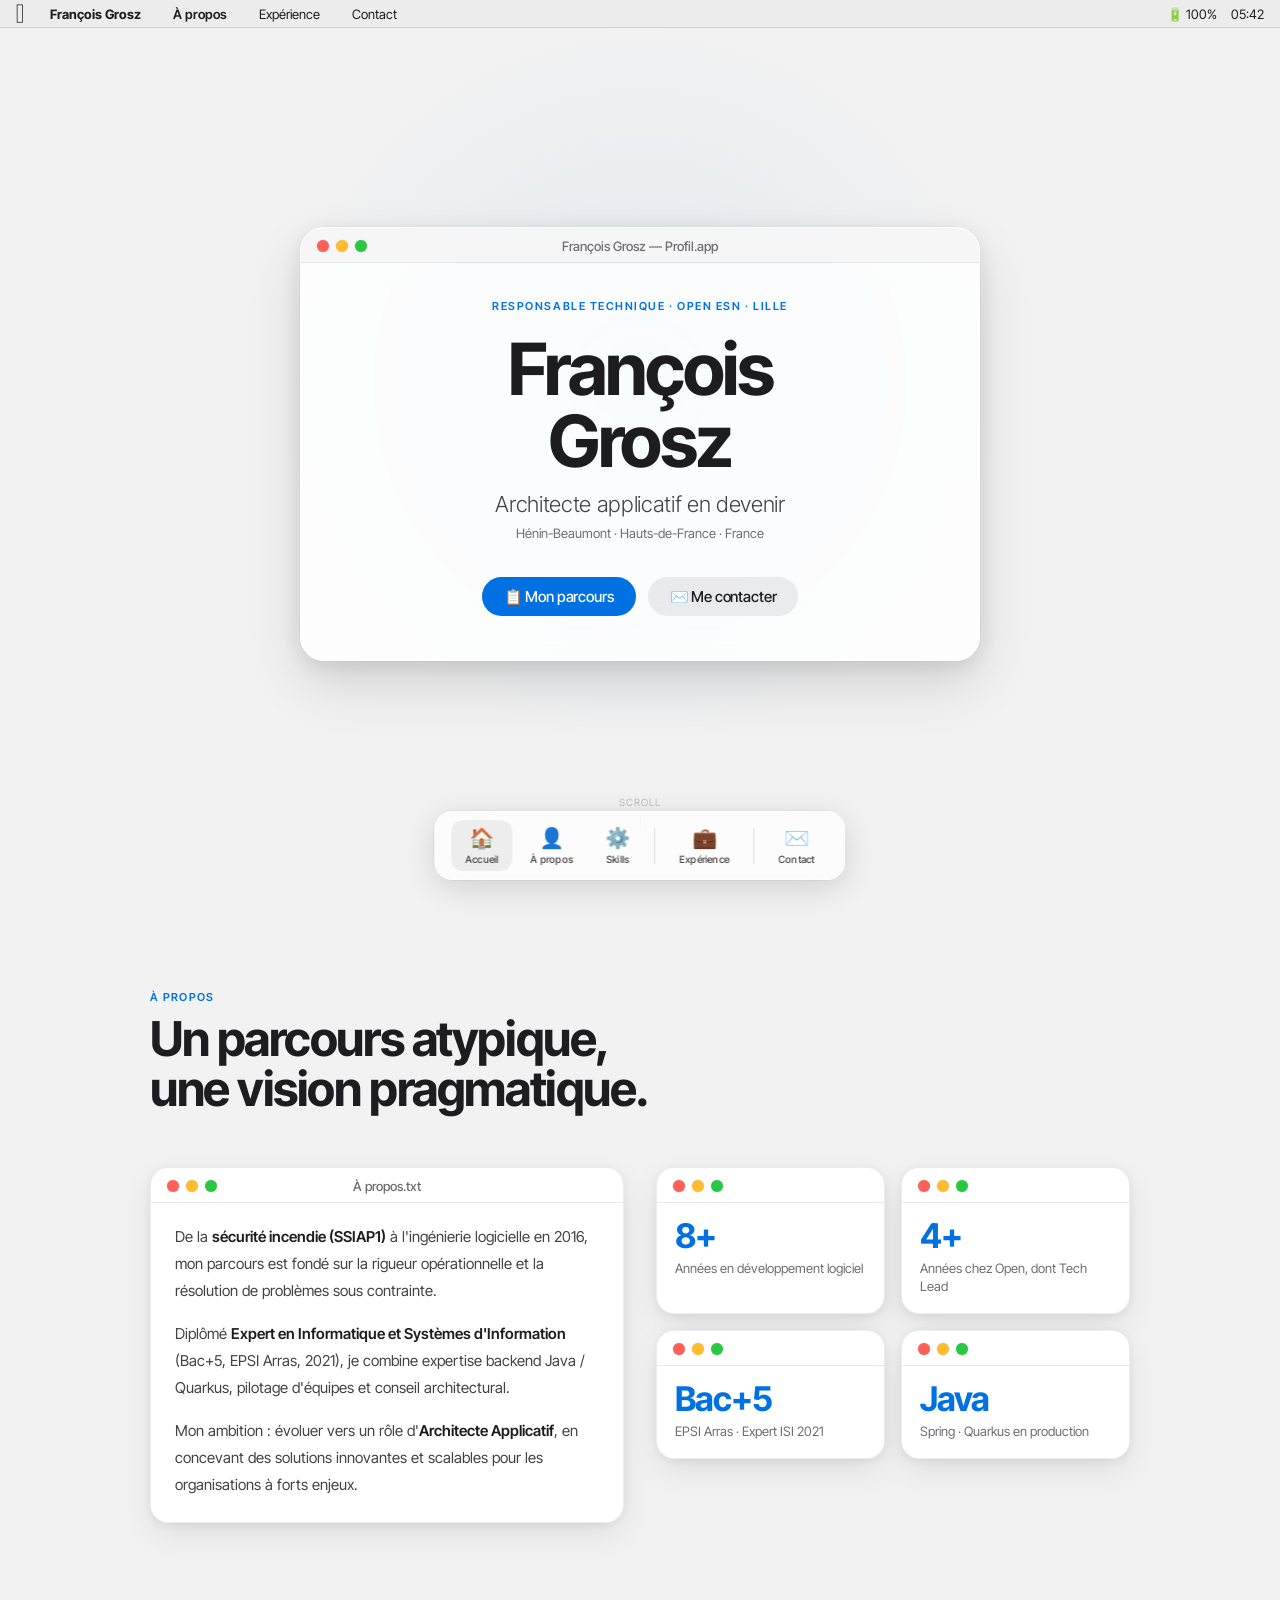
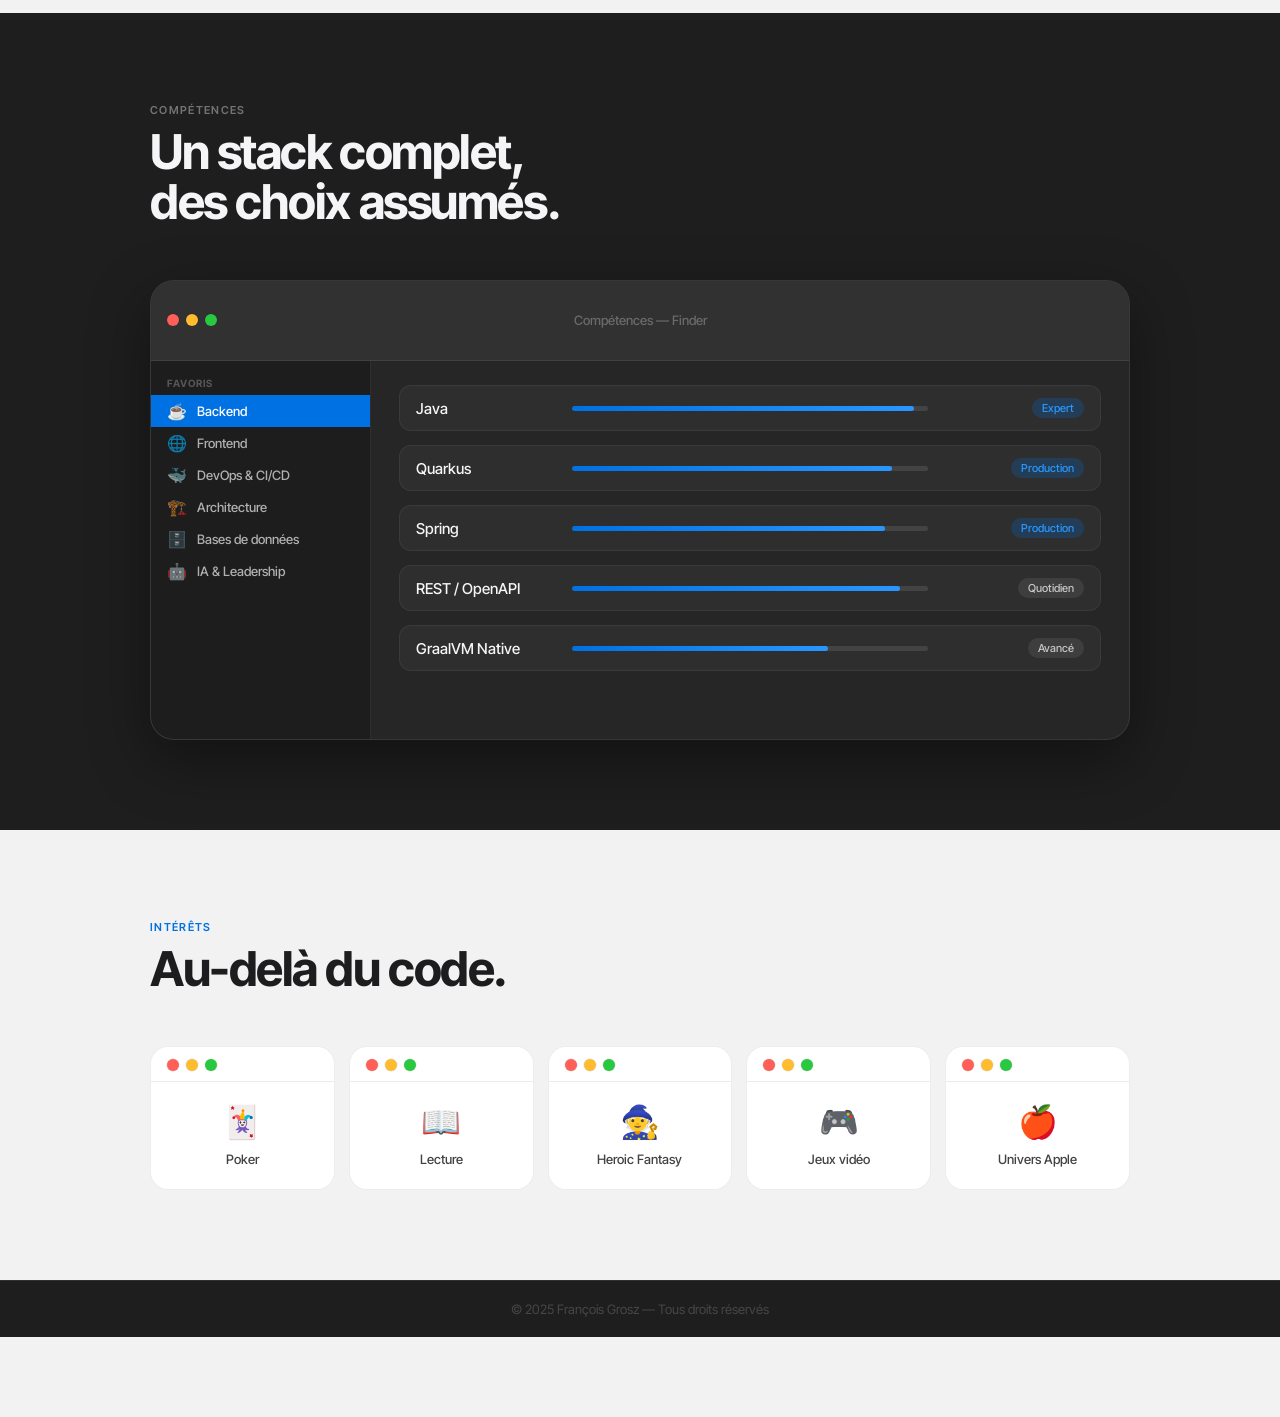
==== commit bfb2c763: "Add files via upload" ====
--- a/index.html
+++ b/index.html
@@ -34,7 +34,7 @@
         <span class="window-title">François Grosz — Profil.app</span>
       </div>
       <div class="hero-content">
-        <p class="hero-eyebrow">Responsable Technique · Open · Lille</p>
+        <p class="hero-eyebrow">Responsable Technique · Open ESN · Lille</p>
         <h1 class="hero-name">François<br>Grosz</h1>
         <p class="hero-title">Architecte applicatif en devenir</p>
         <p class="hero-sub">Hénin-Beaumont · Hauts-de-France · France</p>
@@ -116,31 +116,31 @@
           <div class="skills-panel active" id="panel-backend">
             <div class="skill-row"><div class="skill-row-name">Java</div><div class="skill-bar-track"><div class="skill-bar-fill" style="--target-width:96%"></div></div><div class="skill-row-tags"><span class="stag a">Expert</span></div></div>
             <div class="skill-row"><div class="skill-row-name">Quarkus</div><div class="skill-bar-track"><div class="skill-bar-fill" style="--target-width:90%"></div></div><div class="skill-row-tags"><span class="stag a">Production</span></div></div>
-            <div class="skill-row"><div class="skill-row-name">Spring</div><div class="skill-bar-track"><div class="skill-bar-fill" style="--target-width:90%"></div></div><div class="skill-row-tags"><span class="stag a">Certifié</span></div></div>
+            <div class="skill-row"><div class="skill-row-name">Spring</div><div class="skill-bar-track"><div class="skill-bar-fill" style="--target-width:88%"></div></div><div class="skill-row-tags"><span class="stag a">Production</span></div></div>
             <div class="skill-row"><div class="skill-row-name">REST / OpenAPI</div><div class="skill-bar-track"><div class="skill-bar-fill" style="--target-width:92%"></div></div><div class="skill-row-tags"><span class="stag">Quotidien</span></div></div>
             <div class="skill-row"><div class="skill-row-name">GraalVM Native</div><div class="skill-bar-track"><div class="skill-bar-fill" style="--target-width:72%"></div></div><div class="skill-row-tags"><span class="stag">Avancé</span></div></div>
           </div>
           <div class="skills-panel" id="panel-frontend">
-            <div class="skill-row"><div class="skill-row-name">Angular</div><div class="skill-bar-track"><div class="skill-bar-fill" style="--target-width:80%"></div></div><div class="skill-row-tags"><span class="stag">Confirmé</span></div></div>
-            <div class="skill-row"><div class="skill-row-name">JavaScript</div><div class="skill-bar-track"><div class="skill-bar-fill" style="--target-width:78%"></div></div><div class="skill-row-tags"><span class="stag">Confirmé</span></div></div>
-            <div class="skill-row"><div class="skill-row-name">EmberJS</div><div class="skill-bar-track"><div class="skill-bar-fill" style="--target-width:70%"></div></div><div class="skill-row-tags"><span class="stag">Avancé</span></div></div>
+            <div class="skill-row"><div class="skill-row-name">Angular</div><div class="skill-bar-track"><div class="skill-bar-fill" style="--target-width:80%"></div></div><div class="skill-row-tags"><span class="stag a">Production</span></div></div>
+            <div class="skill-row"><div class="skill-row-name">EmberJS</div><div class="skill-bar-track"><div class="skill-bar-fill" style="--target-width:70%"></div></div><div class="skill-row-tags"><span class="stag a">Production</span></div></div>
             <div class="skill-row"><div class="skill-row-name">HTML / CSS</div><div class="skill-bar-track"><div class="skill-bar-fill" style="--target-width:82%"></div></div><div class="skill-row-tags"><span class="stag">Confirmé</span></div></div>
-          </div>
+			<div class="skill-row"><div class="skill-row-name">JavaScript</div><div class="skill-bar-track"><div class="skill-bar-fill" style="--target-width:78%"></div></div><div class="skill-row-tags"><span class="stag">Confirmé</span></div></div>
+		  </div>
           <div class="skills-panel" id="panel-devops">
-            <div class="skill-row"><div class="skill-row-name">Docker</div><div class="skill-bar-track"><div class="skill-bar-fill" style="--target-width:88%"></div></div><div class="skill-row-tags"><span class="stag a">Production</span></div></div>
             <div class="skill-row"><div class="skill-row-name">GitLab CI/CD</div><div class="skill-bar-track"><div class="skill-bar-fill" style="--target-width:84%"></div></div><div class="skill-row-tags"><span class="stag a">Mis en place</span></div></div>
+			<div class="skill-row"><div class="skill-row-name">Docker</div><div class="skill-bar-track"><div class="skill-bar-fill" style="--target-width:88%"></div></div><div class="skill-row-tags"><span class="stag a">Production</span></div></div>
+            <div class="skill-row"><div class="skill-row-name">Tomcat / GlassFish</div><div class="skill-bar-track"><div class="skill-bar-fill" style="--target-width:74%"></div></div><div class="skill-row-tags"><span class="stag a">Production</span></div></div>
             <div class="skill-row"><div class="skill-row-name">Linux / WSL</div><div class="skill-bar-track"><div class="skill-bar-fill" style="--target-width:78%"></div></div><div class="skill-row-tags"><span class="stag">Avancé</span></div></div>
-            <div class="skill-row"><div class="skill-row-name">Tomcat / GlassFish</div><div class="skill-bar-track"><div class="skill-bar-fill" style="--target-width:74%"></div></div><div class="skill-row-tags"><span class="stag">Avancé</span></div></div>
-          </div>
+		  </div>
           <div class="skills-panel" id="panel-archi">
-            <div class="skill-row"><div class="skill-row-name">Microservices</div><div class="skill-bar-track"><div class="skill-bar-fill" style="--target-width:86%"></div></div><div class="skill-row-tags"><span class="stag a">Expert</span></div></div>
-            <div class="skill-row"><div class="skill-row-name">DDD</div><div class="skill-bar-track"><div class="skill-bar-fill" style="--target-width:78%"></div></div><div class="skill-row-tags"><span class="stag">Avancé</span></div></div>
-            <div class="skill-row"><div class="skill-row-name">Monolithique</div><div class="skill-bar-track"><div class="skill-bar-fill" style="--target-width:90%"></div></div><div class="skill-row-tags"><span class="stag">Production</span></div></div>
+            <div class="skill-row"><div class="skill-row-name">Microservices</div><div class="skill-bar-track"><div class="skill-bar-fill" style="--target-width:86%"></div></div><div class="skill-row-tags"><span class="stag a">Production</span></div></div>
+            <div class="skill-row"><div class="skill-row-name">DDD</div><div class="skill-bar-track"><div class="skill-bar-fill" style="--target-width:78%"></div></div><div class="skill-row-tags"><span class="stag a">Production</span></div></div>
+            <div class="skill-row"><div class="skill-row-name">Monolithique</div><div class="skill-bar-track"><div class="skill-bar-fill" style="--target-width:90%"></div></div><div class="skill-row-tags"><span class="stag a">Production</span></div></div>
           </div>
           <div class="skills-panel" id="panel-db">
             <div class="skill-row"><div class="skill-row-name">PostgreSQL</div><div class="skill-bar-track"><div class="skill-bar-fill" style="--target-width:82%"></div></div><div class="skill-row-tags"><span class="stag a">Production</span></div></div>
-            <div class="skill-row"><div class="skill-row-name">Oracle</div><div class="skill-bar-track"><div class="skill-bar-fill" style="--target-width:74%"></div></div><div class="skill-row-tags"><span class="stag">Avancé</span></div></div>
-            <div class="skill-row"><div class="skill-row-name">MySQL</div><div class="skill-bar-track"><div class="skill-bar-fill" style="--target-width:76%"></div></div><div class="skill-row-tags"><span class="stag">Confirmé</span></div></div>
+            <div class="skill-row"><div class="skill-row-name">Oracle</div><div class="skill-bar-track"><div class="skill-bar-fill" style="--target-width:74%"></div></div><div class="skill-row-tags"><span class="stag a">Production</span></div></div>
+            <div class="skill-row"><div class="skill-row-name">MySQL</div><div class="skill-bar-track"><div class="skill-bar-fill" style="--target-width:76%"></div></div><div class="skill-row-tags"><span class="stag a">Production</span></div></div>
           </div>
           <div class="skills-panel" id="panel-lead">
             <div class="skill-row"><div class="skill-row-name">IA Générative</div><div class="skill-bar-track"><div class="skill-bar-fill" style="--target-width:80%"></div></div><div class="skill-row-tags"><span class="stag a">Appliquée</span></div></div>
